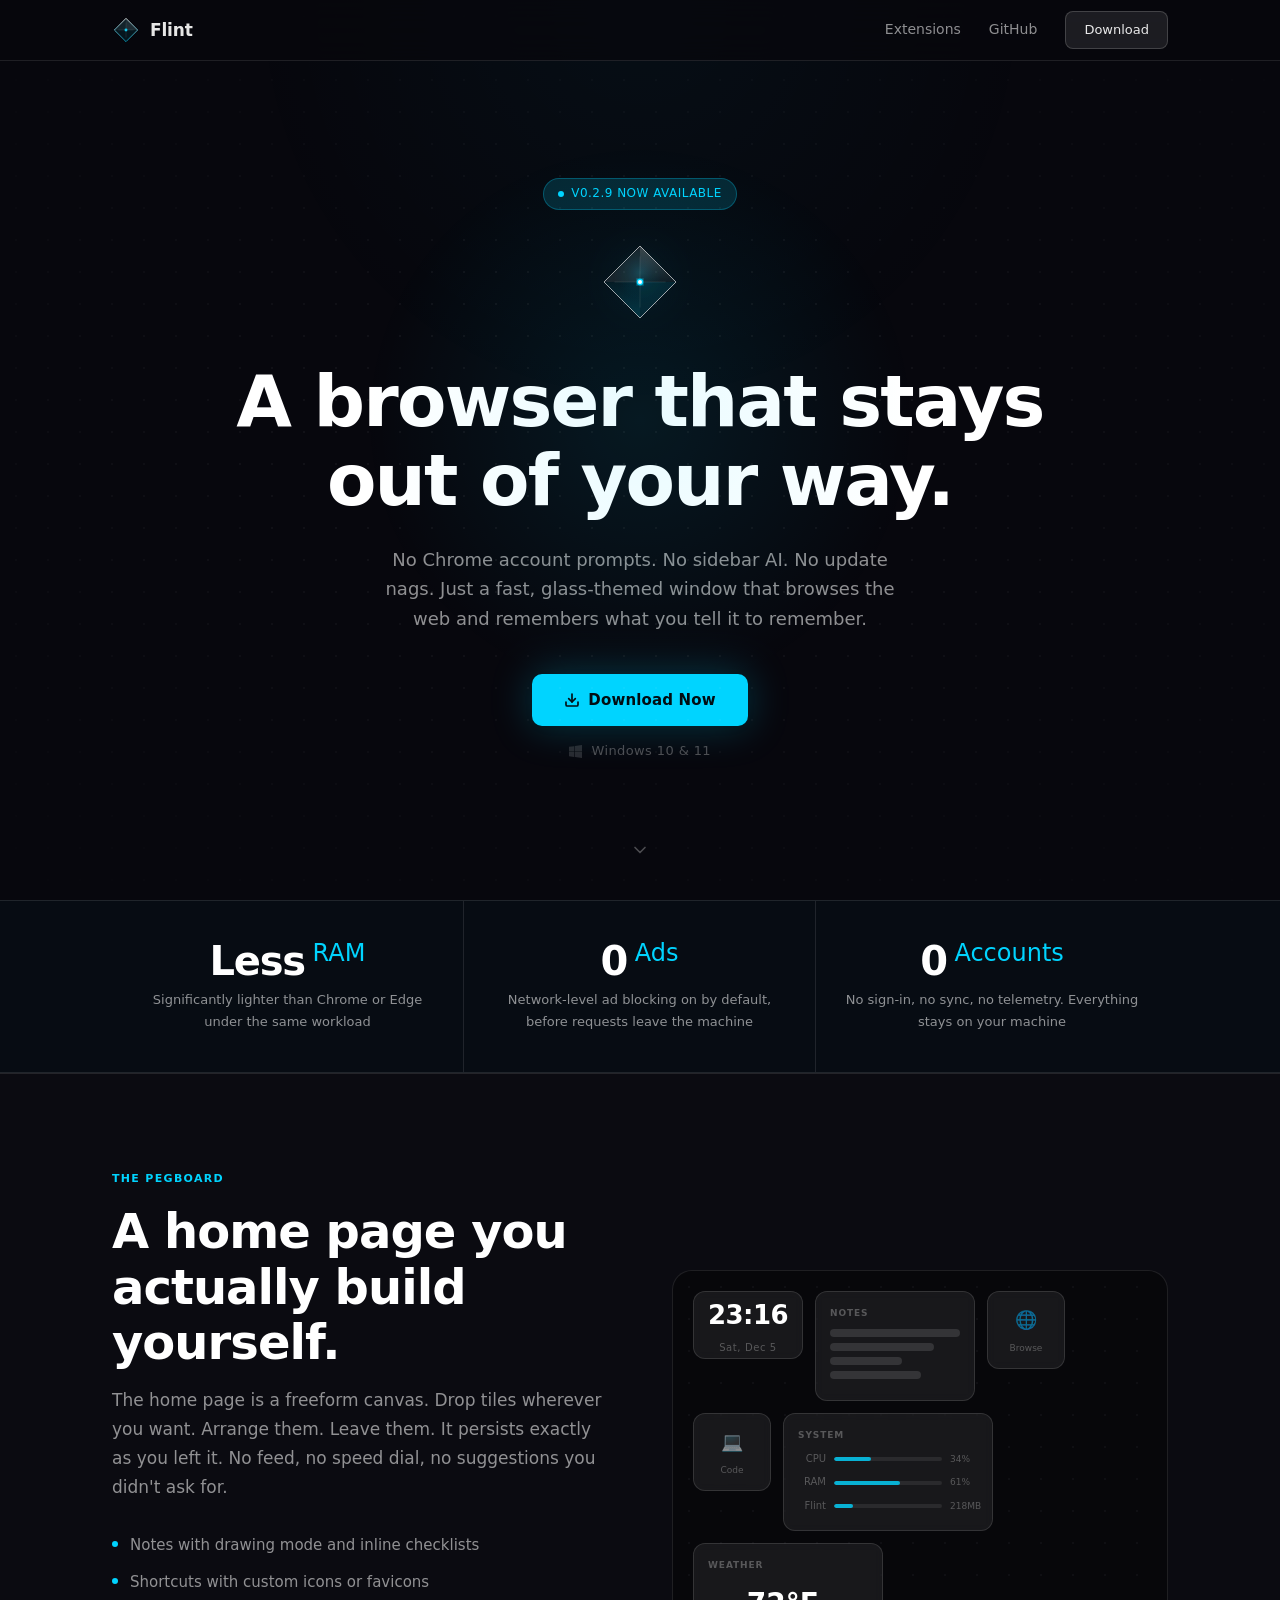
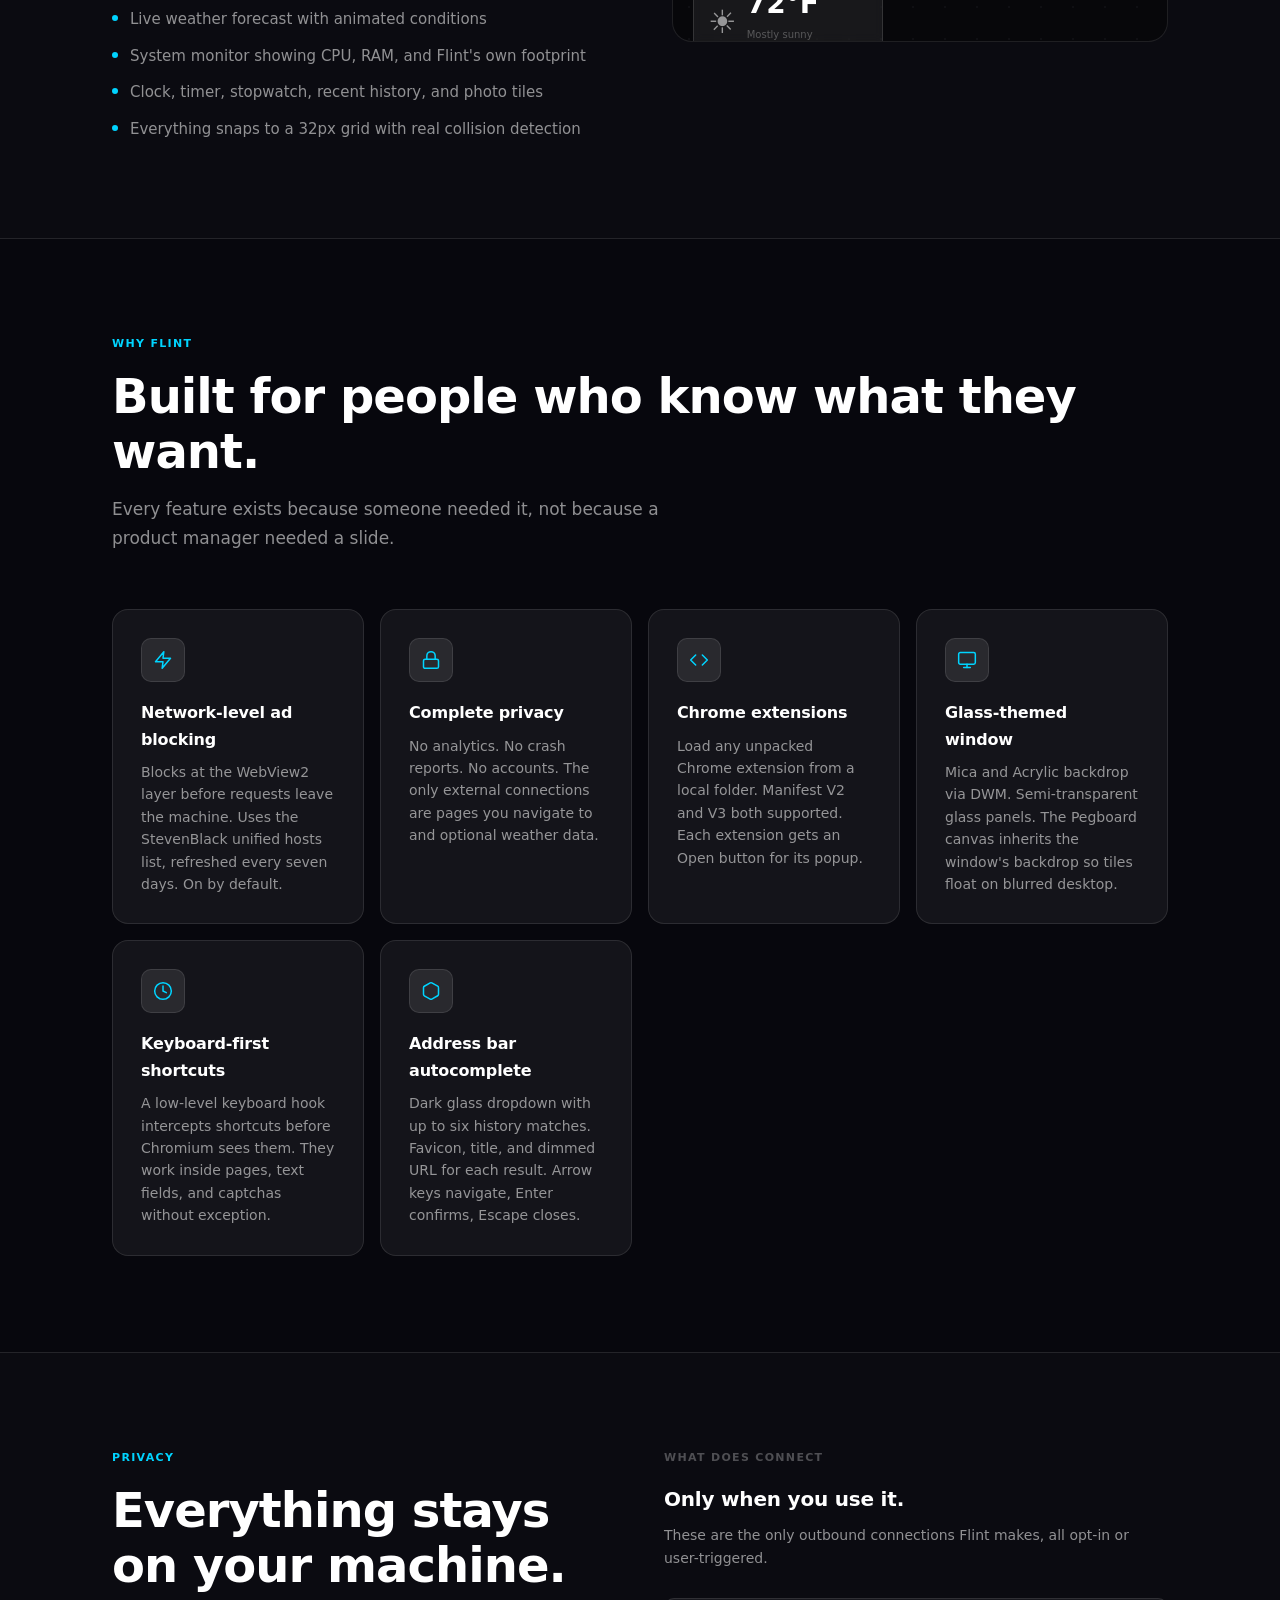
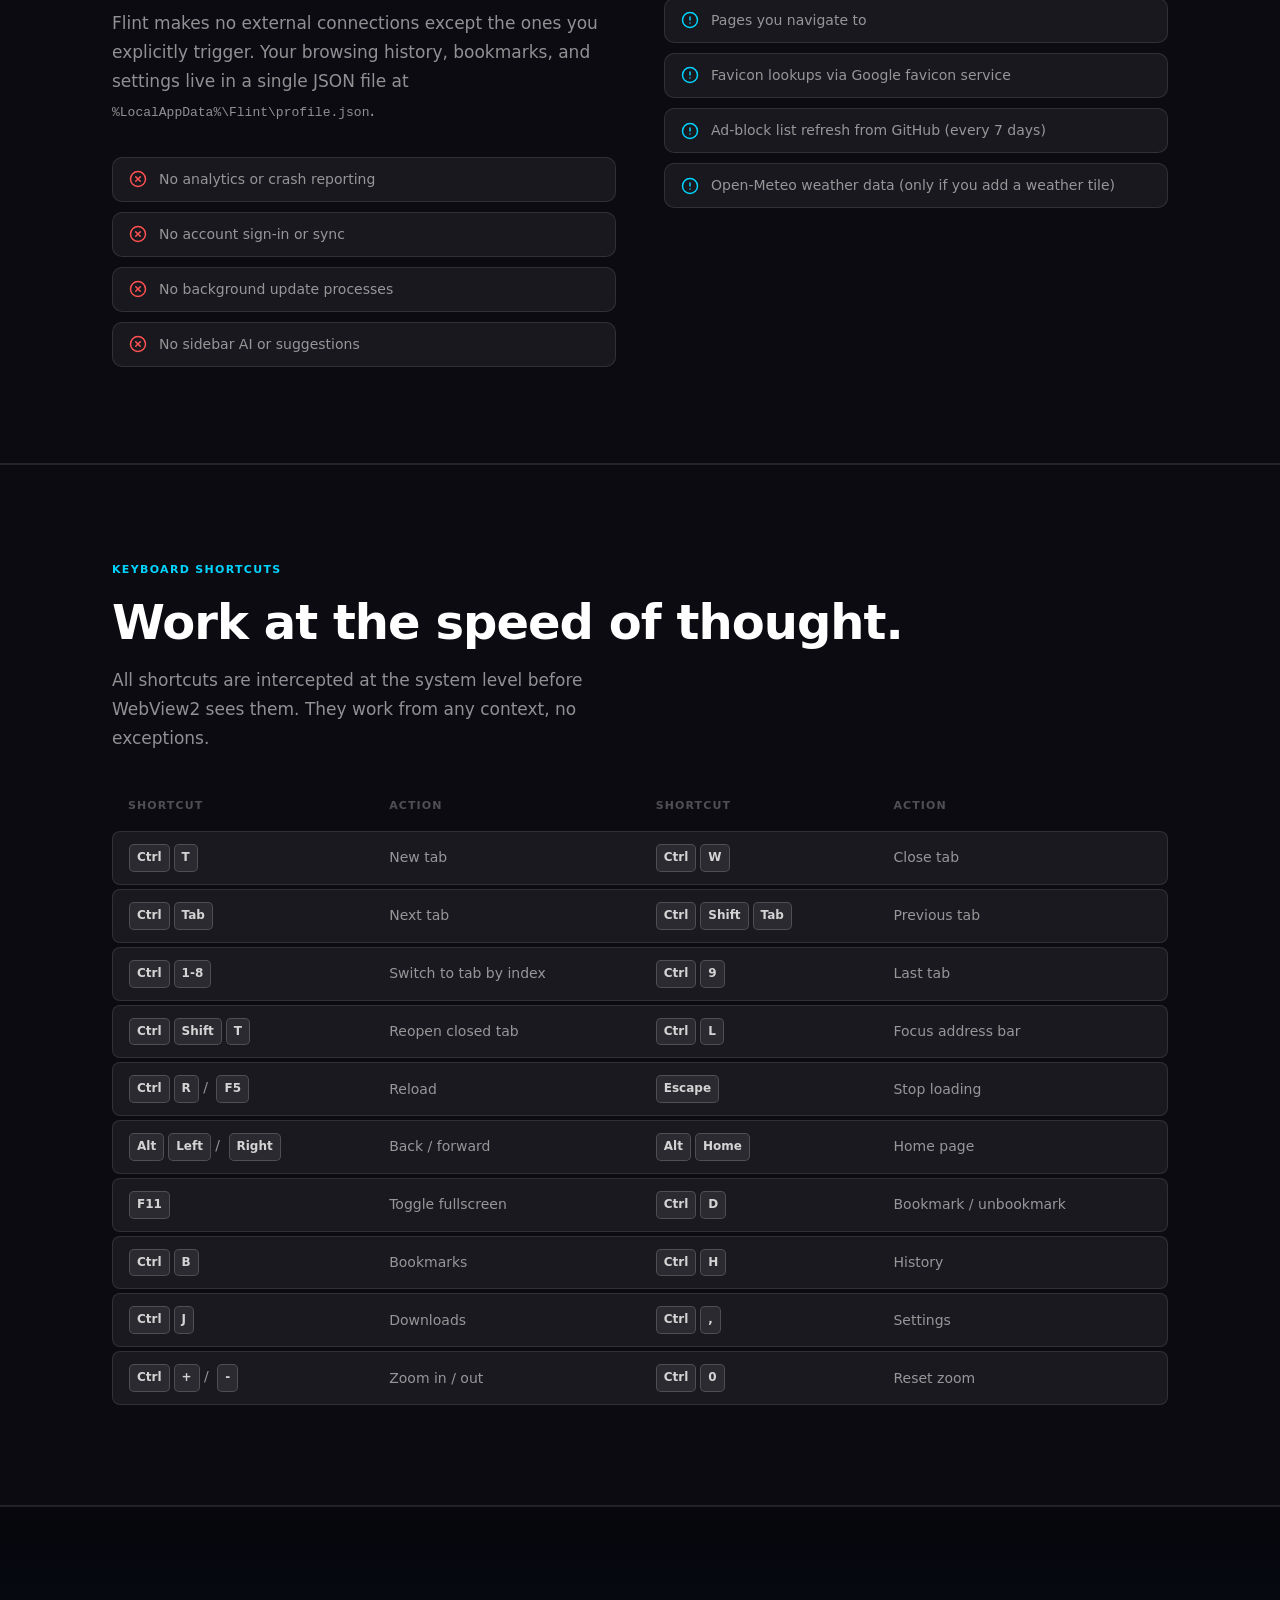
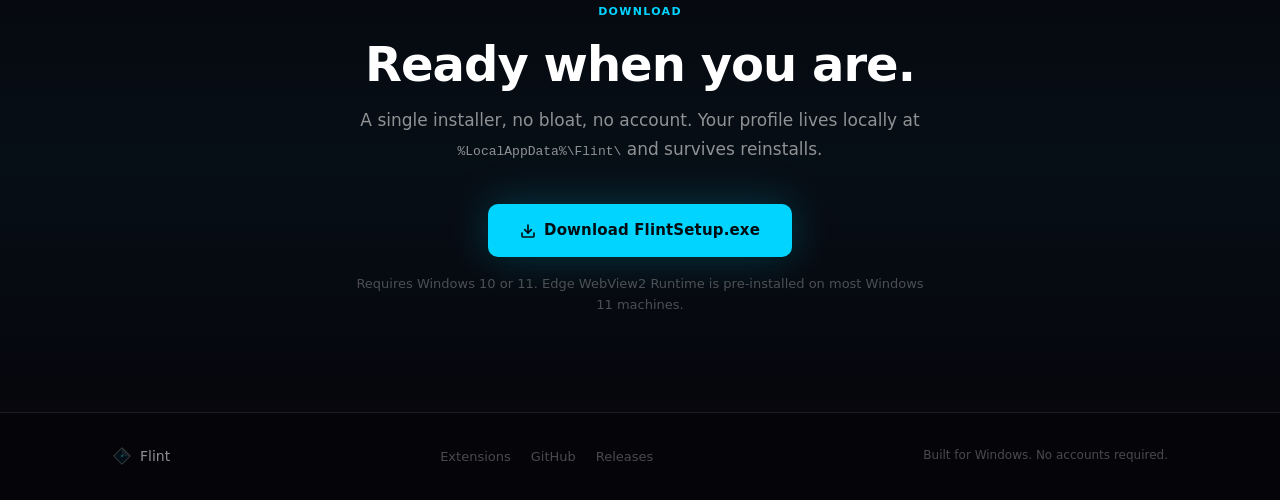
==== web/index.html @ 4196e074 "First iteration slop for Flint website Co-Authored-By: Claude Sonnet 4.6 <noreply@anthropic.com>" ====
<!DOCTYPE html>
<html lang="en">
<head>
  <meta charset="UTF-8">
  <meta name="viewport" content="width=device-width, initial-scale=1.0">
  <meta name="description" content="Flint is a Windows browser that stays out of your way. No account prompts, no AI sidebar, no update nags. Glass-themed, fast, and private.">
  <title>Flint - A browser that stays out of your way</title>
  <link rel="stylesheet" href="style.css">
  <style>
    /* Logo SVG used inline across the page */
  </style>
</head>
<body>

<!-- NAV -->
<nav class="nav">
  <div class="nav-inner">
    <a href="index.html" class="nav-logo">
      <svg class="logo-mark" viewBox="0 0 48 48" fill="none" xmlns="http://www.w3.org/2000/svg" aria-hidden="true">
        <defs>
          <linearGradient id="lg-nav" x1="24" y1="4" x2="24" y2="44" gradientUnits="userSpaceOnUse">
            <stop offset="0%" stop-color="#ffffff" stop-opacity="0.9"/>
            <stop offset="100%" stop-color="#00d4ff" stop-opacity="0.7"/>
          </linearGradient>
        </defs>
        <path d="M24 4 L44 24 L24 44 L4 24 Z" fill="rgba(0,212,255,0.08)" stroke="url(#lg-nav)" stroke-width="1.5"/>
        <path d="M24 4 L44 24 L24 24 Z" fill="rgba(255,255,255,0.10)"/>
        <path d="M24 4 L4 24 L24 24 Z" fill="rgba(255,255,255,0.06)"/>
        <circle cx="24" cy="24" r="2.5" fill="rgba(0,212,255,0.9)"/>
        <line x1="24" y1="11" x2="24" y2="37" stroke="rgba(255,255,255,0.18)" stroke-width="0.75"/>
        <line x1="11" y1="24" x2="37" y2="24" stroke="rgba(255,255,255,0.18)" stroke-width="0.75"/>
      </svg>
      Flint
    </a>
    <div class="nav-links">
      <a href="extensions.html">Extensions</a>
      <a href="https://github.com/sm1else-bot/flint" target="_blank" rel="noopener" class="nav-github">GitHub</a>
      <a href="https://github.com/sm1else-bot/flint/releases/tag/0.2.9" target="_blank" rel="noopener" class="btn-nav">Download</a>
    </div>
  </div>
</nav>


<!-- HERO -->
<section class="hero">
  <div class="hero-grid" aria-hidden="true"></div>
  <div class="hero-glow" aria-hidden="true"></div>

  <div class="hero-badge">v0.2.9 now available</div>

  <div class="hero-logo-wrap">
    <svg class="logo-large" viewBox="0 0 100 100" fill="none" xmlns="http://www.w3.org/2000/svg" aria-label="Flint logo">
      <defs>
        <linearGradient id="lg-hero-top" x1="50" y1="5" x2="50" y2="50" gradientUnits="userSpaceOnUse">
          <stop offset="0%" stop-color="rgba(255,255,255,0.22)"/>
          <stop offset="100%" stop-color="rgba(255,255,255,0.04)"/>
        </linearGradient>
        <linearGradient id="lg-hero-bot" x1="50" y1="95" x2="50" y2="50" gradientUnits="userSpaceOnUse">
          <stop offset="0%" stop-color="rgba(0,212,255,0.18)"/>
          <stop offset="100%" stop-color="rgba(0,212,255,0.04)"/>
        </linearGradient>
        <radialGradient id="rg-hero" cx="50%" cy="40%" r="50%">
          <stop offset="0%" stop-color="rgba(0,212,255,0.18)"/>
          <stop offset="100%" stop-color="transparent"/>
        </radialGradient>
        <filter id="glow-filter">
          <feGaussianBlur stdDeviation="3" result="blur"/>
          <feMerge><feMergeNode in="blur"/><feMergeNode in="SourceGraphic"/></feMerge>
        </filter>
      </defs>
      <!-- Ambient glow -->
      <ellipse cx="50" cy="46" rx="38" ry="38" fill="url(#rg-hero)"/>
      <!-- Top facet (lighter) -->
      <path d="M50 5 L95 50 L50 50 Z" fill="url(#lg-hero-top)"/>
      <path d="M50 5 L5 50 L50 50 Z" fill="rgba(255,255,255,0.08)"/>
      <!-- Bottom facet (cyan tint) -->
      <path d="M50 95 L95 50 L50 50 Z" fill="rgba(0,212,255,0.10)"/>
      <path d="M50 95 L5 50 L50 50 Z" fill="url(#lg-hero-bot)"/>
      <!-- Outer stroke -->
      <path d="M50 5 L95 50 L50 95 L5 50 Z" stroke="rgba(255,255,255,0.65)" stroke-width="1.2"/>
      <!-- Inner crosshair -->
      <line x1="50" y1="18" x2="50" y2="82" stroke="rgba(255,255,255,0.14)" stroke-width="0.8"/>
      <line x1="18" y1="50" x2="82" y2="50" stroke="rgba(255,255,255,0.14)" stroke-width="0.8"/>
      <!-- Center spark -->
      <circle cx="50" cy="50" r="4" fill="#00d4ff" filter="url(#glow-filter)"/>
      <circle cx="50" cy="50" r="2.5" fill="white"/>
    </svg>
  </div>

  <h1>A browser that stays<br>out of your way.</h1>
  <p class="hero-sub">
    No Chrome account prompts. No sidebar AI. No update nags. Just a fast,
    glass-themed window that browses the web and remembers what you tell it to remember.
  </p>

  <div class="hero-actions">
    <a href="https://github.com/sm1else-bot/flint/releases/tag/0.2.9" class="btn-primary" target="_blank" rel="noopener">
      <svg width="16" height="16" viewBox="0 0 24 24" fill="none" stroke="currentColor" stroke-width="2.5" stroke-linecap="round" stroke-linejoin="round" aria-hidden="true">
        <path d="M21 15v4a2 2 0 01-2 2H5a2 2 0 01-2-2v-4"/><polyline points="7 10 12 15 17 10"/><line x1="12" y1="15" x2="12" y2="3"/>
      </svg>
      Download Now
    </a>
    <span class="hero-platform">
      <svg width="13" height="13" viewBox="0 0 24 24" fill="currentColor" aria-hidden="true"><path d="M0 3.449L9.75 2.1v9.451H0m10.949-9.602L24 0v11.4H10.949M0 12.6h9.75v9.451L0 20.699M10.949 12.6H24V24l-12.9-1.801"/></svg>
      Windows 10 &amp; 11
    </span>
  </div>

  <div class="hero-scroll" aria-hidden="true">
    <svg width="20" height="20" viewBox="0 0 24 24" fill="none" stroke="currentColor" stroke-width="2" stroke-linecap="round" stroke-linejoin="round">
      <polyline points="6 9 12 15 18 9"/>
    </svg>
  </div>
</section>


<!-- PERFORMANCE STRIP -->
<div class="stat-strip">
  <div class="stat-strip-inner">
    <div class="stat-item reveal">
      <div class="stat-value">Less<span> RAM</span></div>
      <div class="stat-label">Significantly lighter than Chrome or Edge under the same workload</div>
    </div>
    <div class="stat-item reveal reveal-delay-1">
      <div class="stat-value">0<span> Ads</span></div>
      <div class="stat-label">Network-level ad blocking on by default, before requests leave the machine</div>
    </div>
    <div class="stat-item reveal reveal-delay-2">
      <div class="stat-value">0<span> Accounts</span></div>
      <div class="stat-label">No sign-in, no sync, no telemetry. Everything stays on your machine</div>
    </div>
  </div>
</div>


<!-- PEGBOARD -->
<section class="pegboard-section">
  <div class="pegboard-layout">
    <div class="pegboard-text reveal">
      <div class="section-label">The Pegboard</div>
      <h2 class="section-title">A home page you actually build yourself.</h2>
      <p class="section-sub">
        The home page is a freeform canvas. Drop tiles wherever you want. Arrange them.
        Leave them. It persists exactly as you left it. No feed, no speed dial,
        no suggestions you didn't ask for.
      </p>
      <ul class="pegboard-bullets" style="margin-top:24px">
        <li>Notes with drawing mode and inline checklists</li>
        <li>Shortcuts with custom icons or favicons</li>
        <li>Live weather forecast with animated conditions</li>
        <li>System monitor showing CPU, RAM, and Flint's own footprint</li>
        <li>Clock, timer, stopwatch, recent history, and photo tiles</li>
        <li>Everything snaps to a 32px grid with real collision detection</li>
      </ul>
    </div>

    <div class="pegboard-demo reveal reveal-delay-1" aria-hidden="true">
      <div class="demo-tiles">
        <!-- Clock tile -->
        <div class="demo-tile clock">
          <div class="demo-clock-time" id="demo-clock">--:--</div>
          <div class="demo-clock-date" id="demo-date">Wed, Jun 11</div>
        </div>
        <!-- Note tile -->
        <div class="demo-tile note">
          <div class="demo-tile-title">Notes</div>
          <div class="demo-note-lines">
            <div class="demo-note-line" style="width:100%"></div>
            <div class="demo-note-line" style="width:80%"></div>
            <div class="demo-note-line" style="width:55%"></div>
            <div class="demo-note-line" style="width:70%"></div>
          </div>
        </div>
        <!-- Shortcuts -->
        <div class="demo-tile shortcut">
          <div class="demo-shortcut-icon">&#127760;</div>
          <div class="demo-shortcut-label">Browse</div>
        </div>
        <div class="demo-tile shortcut">
          <div class="demo-shortcut-icon">&#128187;</div>
          <div class="demo-shortcut-label">Code</div>
        </div>
        <!-- System monitor -->
        <div class="demo-tile sysmon">
          <div class="demo-tile-title">System</div>
          <div class="demo-bar-wrap">
            <div class="demo-bar-row">
              <div class="demo-bar-label">CPU</div>
              <div class="demo-bar-track"><div class="demo-bar-fill" style="width:34%"></div></div>
              <div class="demo-bar-val">34%</div>
            </div>
            <div class="demo-bar-row">
              <div class="demo-bar-label">RAM</div>
              <div class="demo-bar-track"><div class="demo-bar-fill" style="width:61%"></div></div>
              <div class="demo-bar-val">61%</div>
            </div>
            <div class="demo-bar-row">
              <div class="demo-bar-label">Flint</div>
              <div class="demo-bar-track"><div class="demo-bar-fill" style="width:18%"></div></div>
              <div class="demo-bar-val">218MB</div>
            </div>
          </div>
        </div>
        <!-- Weather -->
        <div class="demo-tile weather">
          <div class="demo-tile-title">Weather</div>
          <div class="demo-weather-row">
            <div style="font-size:32px;line-height:1">&#9728;</div>
            <div>
              <div class="demo-weather-temp">72&deg;F</div>
              <div class="demo-weather-info">
                <span>Mostly sunny</span>
                <span style="color:rgba(255,255,255,0.2)">New York, NY</span>
              </div>
            </div>
          </div>
        </div>
      </div>
    </div>
  </div>
</section>


<!-- FEATURES -->
<section>
  <div class="section-inner">
    <div class="reveal">
      <div class="section-label">Why Flint</div>
      <h2 class="section-title">Built for people who know what they want.</h2>
      <p class="section-sub">Every feature exists because someone needed it, not because a product manager needed a slide.</p>
    </div>

    <div class="features-grid">
      <div class="feature-card reveal reveal-delay-1">
        <div class="feature-icon">
          <svg viewBox="0 0 24 24"><path d="M13 2L3 14h9l-1 8 10-12h-9l1-8z"/></svg>
        </div>
        <div class="feature-title">Network-level ad blocking</div>
        <div class="feature-desc">Blocks at the WebView2 layer before requests leave the machine. Uses the StevenBlack unified hosts list, refreshed every seven days. On by default.</div>
      </div>

      <div class="feature-card reveal reveal-delay-2">
        <div class="feature-icon">
          <svg viewBox="0 0 24 24"><rect x="3" y="11" width="18" height="11" rx="2" ry="2"/><path d="M7 11V7a5 5 0 0110 0v4"/></svg>
        </div>
        <div class="feature-title">Complete privacy</div>
        <div class="feature-desc">No analytics. No crash reports. No accounts. The only external connections are pages you navigate to and optional weather data.</div>
      </div>

      <div class="feature-card reveal reveal-delay-3">
        <div class="feature-icon">
          <svg viewBox="0 0 24 24"><polyline points="16 18 22 12 16 6"/><polyline points="8 6 2 12 8 18"/></svg>
        </div>
        <div class="feature-title">Chrome extensions</div>
        <div class="feature-desc">Load any unpacked Chrome extension from a local folder. Manifest V2 and V3 both supported. Each extension gets an Open button for its popup.</div>
      </div>

      <div class="feature-card reveal reveal-delay-1">
        <div class="feature-icon">
          <svg viewBox="0 0 24 24"><rect x="2" y="3" width="20" height="14" rx="2"/><line x1="8" y1="21" x2="16" y2="21"/><line x1="12" y1="17" x2="12" y2="21"/></svg>
        </div>
        <div class="feature-title">Glass-themed window</div>
        <div class="feature-desc">Mica and Acrylic backdrop via DWM. Semi-transparent glass panels. The Pegboard canvas inherits the window's backdrop so tiles float on blurred desktop.</div>
      </div>

      <div class="feature-card reveal reveal-delay-2">
        <div class="feature-icon">
          <svg viewBox="0 0 24 24"><circle cx="12" cy="12" r="10"/><polyline points="12 6 12 12 16 14"/></svg>
        </div>
        <div class="feature-title">Keyboard-first shortcuts</div>
        <div class="feature-desc">A low-level keyboard hook intercepts shortcuts before Chromium sees them. They work inside pages, text fields, and captchas without exception.</div>
      </div>

      <div class="feature-card reveal reveal-delay-3">
        <div class="feature-icon">
          <svg viewBox="0 0 24 24"><path d="M21 16V8a2 2 0 00-1-1.73l-7-4a2 2 0 00-2 0l-7 4A2 2 0 003 8v8a2 2 0 001 1.73l7 4a2 2 0 002 0l7-4A2 2 0 0021 16z"/></svg>
        </div>
        <div class="feature-title">Address bar autocomplete</div>
        <div class="feature-desc">Dark glass dropdown with up to six history matches. Favicon, title, and dimmed URL for each result. Arrow keys navigate, Enter confirms, Escape closes.</div>
      </div>
    </div>
  </div>
</section>


<!-- PRIVACY -->
<section style="background:rgba(255,255,255,0.018);border-top:1px solid var(--border);border-bottom:1px solid var(--border)">
  <div class="section-inner">
    <div class="privacy-layout">
      <div class="reveal">
        <div class="section-label">Privacy</div>
        <h2 class="section-title">Everything stays on your machine.</h2>
        <p class="section-sub">
          Flint makes no external connections except the ones you explicitly trigger.
          Your browsing history, bookmarks, and settings live in a single JSON file at
          <code style="font-size:13px;color:var(--text2)">%LocalAppData%\Flint\profile.json</code>.
        </p>

        <ul class="privacy-list" style="margin-top:32px">
          <li>
            <svg class="icon-x" viewBox="0 0 24 24" fill="none" stroke="currentColor" stroke-width="2" stroke-linecap="round"><circle cx="12" cy="12" r="10"/><line x1="15" y1="9" x2="9" y2="15"/><line x1="9" y1="9" x2="15" y2="15"/></svg>
            No analytics or crash reporting
          </li>
          <li>
            <svg class="icon-x" viewBox="0 0 24 24" fill="none" stroke="currentColor" stroke-width="2" stroke-linecap="round"><circle cx="12" cy="12" r="10"/><line x1="15" y1="9" x2="9" y2="15"/><line x1="9" y1="9" x2="15" y2="15"/></svg>
            No account sign-in or sync
          </li>
          <li>
            <svg class="icon-x" viewBox="0 0 24 24" fill="none" stroke="currentColor" stroke-width="2" stroke-linecap="round"><circle cx="12" cy="12" r="10"/><line x1="15" y1="9" x2="9" y2="15"/><line x1="9" y1="9" x2="15" y2="15"/></svg>
            No background update processes
          </li>
          <li>
            <svg class="icon-x" viewBox="0 0 24 24" fill="none" stroke="currentColor" stroke-width="2" stroke-linecap="round"><circle cx="12" cy="12" r="10"/><line x1="15" y1="9" x2="9" y2="15"/><line x1="9" y1="9" x2="15" y2="15"/></svg>
            No sidebar AI or suggestions
          </li>
        </ul>
      </div>

      <div class="reveal reveal-delay-1">
        <div class="section-label" style="color:var(--text3)">What does connect</div>
        <h3 style="font-size:20px;font-weight:600;color:white;margin:16px 0 8px;letter-spacing:-0.01em">Only when you use it.</h3>
        <p style="font-size:14px;color:var(--text2);margin-bottom:24px">These are the only outbound connections Flint makes, all opt-in or user-triggered.</p>

        <ul class="privacy-list">
          <li>
            <svg class="icon-info" viewBox="0 0 24 24" fill="none" stroke="currentColor" stroke-width="2" stroke-linecap="round"><circle cx="12" cy="12" r="10"/><line x1="12" y1="8" x2="12" y2="12"/><line x1="12" y1="16" x2="12.01" y2="16"/></svg>
            Pages you navigate to
          </li>
          <li>
            <svg class="icon-info" viewBox="0 0 24 24" fill="none" stroke="currentColor" stroke-width="2" stroke-linecap="round"><circle cx="12" cy="12" r="10"/><line x1="12" y1="8" x2="12" y2="12"/><line x1="12" y1="16" x2="12.01" y2="16"/></svg>
            Favicon lookups via Google favicon service
          </li>
          <li>
            <svg class="icon-info" viewBox="0 0 24 24" fill="none" stroke="currentColor" stroke-width="2" stroke-linecap="round"><circle cx="12" cy="12" r="10"/><line x1="12" y1="8" x2="12" y2="12"/><line x1="12" y1="16" x2="12.01" y2="16"/></svg>
            Ad-block list refresh from GitHub (every 7 days)
          </li>
          <li>
            <svg class="icon-info" viewBox="0 0 24 24" fill="none" stroke="currentColor" stroke-width="2" stroke-linecap="round"><circle cx="12" cy="12" r="10"/><line x1="12" y1="8" x2="12" y2="12"/><line x1="12" y1="16" x2="12.01" y2="16"/></svg>
            Open-Meteo weather data (only if you add a weather tile)
          </li>
        </ul>
      </div>
    </div>
  </div>
</section>


<!-- KEYBOARD SHORTCUTS -->
<section class="shortcuts-section">
  <div class="section-inner">
    <div class="reveal">
      <div class="section-label">Keyboard Shortcuts</div>
      <h2 class="section-title">Work at the speed of thought.</h2>
      <p class="section-sub">All shortcuts are intercepted at the system level before WebView2 sees them. They work from any context, no exceptions.</p>
    </div>

    <table class="shortcuts-table reveal" style="margin-top:40px">
      <thead>
        <tr>
          <th>Shortcut</th>
          <th>Action</th>
          <th>Shortcut</th>
          <th>Action</th>
        </tr>
      </thead>
      <tbody>
        <tr>
          <td><kbd>Ctrl</kbd><kbd>T</kbd></td><td>New tab</td>
          <td><kbd>Ctrl</kbd><kbd>W</kbd></td><td>Close tab</td>
        </tr>
        <tr>
          <td><kbd>Ctrl</kbd><kbd>Tab</kbd></td><td>Next tab</td>
          <td><kbd>Ctrl</kbd><kbd>Shift</kbd><kbd>Tab</kbd></td><td>Previous tab</td>
        </tr>
        <tr>
          <td><kbd>Ctrl</kbd><kbd>1-8</kbd></td><td>Switch to tab by index</td>
          <td><kbd>Ctrl</kbd><kbd>9</kbd></td><td>Last tab</td>
        </tr>
        <tr>
          <td><kbd>Ctrl</kbd><kbd>Shift</kbd><kbd>T</kbd></td><td>Reopen closed tab</td>
          <td><kbd>Ctrl</kbd><kbd>L</kbd></td><td>Focus address bar</td>
        </tr>
        <tr>
          <td><kbd>Ctrl</kbd><kbd>R</kbd> / <kbd>F5</kbd></td><td>Reload</td>
          <td><kbd>Escape</kbd></td><td>Stop loading</td>
        </tr>
        <tr>
          <td><kbd>Alt</kbd><kbd>Left</kbd> / <kbd>Right</kbd></td><td>Back / forward</td>
          <td><kbd>Alt</kbd><kbd>Home</kbd></td><td>Home page</td>
        </tr>
        <tr>
          <td><kbd>F11</kbd></td><td>Toggle fullscreen</td>
          <td><kbd>Ctrl</kbd><kbd>D</kbd></td><td>Bookmark / unbookmark</td>
        </tr>
        <tr>
          <td><kbd>Ctrl</kbd><kbd>B</kbd></td><td>Bookmarks</td>
          <td><kbd>Ctrl</kbd><kbd>H</kbd></td><td>History</td>
        </tr>
        <tr>
          <td><kbd>Ctrl</kbd><kbd>J</kbd></td><td>Downloads</td>
          <td><kbd>Ctrl</kbd><kbd>,</kbd></td><td>Settings</td>
        </tr>
        <tr>
          <td><kbd>Ctrl</kbd><kbd>+</kbd> / <kbd>-</kbd></td><td>Zoom in / out</td>
          <td><kbd>Ctrl</kbd><kbd>0</kbd></td><td>Reset zoom</td>
        </tr>
      </tbody>
    </table>
  </div>
</section>


<!-- DOWNLOAD CTA -->
<section class="download-section">
  <div class="download-inner">
    <div class="reveal">
      <div class="section-label">Download</div>
      <h2 class="section-title">Ready when you are.</h2>
      <p class="section-sub">
        A single installer, no bloat, no account. Your profile lives locally at
        <code style="font-size:13px;color:var(--text2)">%LocalAppData%\Flint\</code>
        and survives reinstalls.
      </p>
      <a href="https://github.com/sm1else-bot/flint/releases/tag/0.2.9" class="btn-primary" target="_blank" rel="noopener" style="display:inline-flex;margin:0 auto">
        <svg width="16" height="16" viewBox="0 0 24 24" fill="none" stroke="currentColor" stroke-width="2.5" stroke-linecap="round" stroke-linejoin="round" aria-hidden="true">
          <path d="M21 15v4a2 2 0 01-2 2H5a2 2 0 01-2-2v-4"/><polyline points="7 10 12 15 17 10"/><line x1="12" y1="15" x2="12" y2="3"/>
        </svg>
        Download FlintSetup.exe
      </a>
      <p class="download-req">Requires Windows 10 or 11. Edge WebView2 Runtime is pre-installed on most Windows 11 machines.</p>
    </div>
  </div>
</section>


<!-- FOOTER -->
<footer>
  <div class="footer-inner">
    <a href="index.html" class="footer-logo">
      <svg class="logo-mark" viewBox="0 0 48 48" fill="none" xmlns="http://www.w3.org/2000/svg" aria-hidden="true">
        <path d="M24 4 L44 24 L24 44 L4 24 Z" fill="rgba(0,212,255,0.06)" stroke="rgba(255,255,255,0.4)" stroke-width="1.5"/>
        <path d="M24 4 L44 24 L24 24 Z" fill="rgba(255,255,255,0.07)"/>
        <circle cx="24" cy="24" r="2" fill="rgba(0,212,255,0.7)"/>
      </svg>
      Flint
    </a>
    <div class="footer-links">
      <a href="extensions.html">Extensions</a>
      <a href="https://github.com/sm1else-bot/flint" target="_blank" rel="noopener">GitHub</a>
      <a href="https://github.com/sm1else-bot/flint/releases" target="_blank" rel="noopener">Releases</a>
    </div>
    <div class="footer-copy">Built for Windows. No accounts required.</div>
  </div>
</footer>


<script>
  // Live clock for demo tile
  function updateDemoClock() {
    const el = document.getElementById('demo-clock');
    const ed = document.getElementById('demo-date');
    if (!el) return;
    const now = new Date();
    const h = String(now.getHours()).padStart(2,'0');
    const m = String(now.getMinutes()).padStart(2,'0');
    el.textContent = h + ':' + m;
    const days = ['Sun','Mon','Tue','Wed','Thu','Fri','Sat'];
    const months = ['Jan','Feb','Mar','Apr','May','Jun','Jul','Aug','Sep','Oct','Nov','Dec'];
    ed.textContent = days[now.getDay()] + ', ' + months[now.getMonth()] + ' ' + now.getDate();
  }
  updateDemoClock();
  setInterval(updateDemoClock, 10000);

  // Scroll reveal
  const revealEls = document.querySelectorAll('.reveal');
  const observer = new IntersectionObserver((entries) => {
    entries.forEach(e => {
      if (e.isIntersecting) {
        e.target.classList.add('visible');
        observer.unobserve(e.target);
      }
    });
  }, { threshold: 0.12 });
  revealEls.forEach(el => observer.observe(el));
</script>

</body>
</html>
---- web/style.css ----
/* === Flint Website === */

*, *::before, *::after { box-sizing: border-box; margin: 0; padding: 0; }

:root {
  --bg:             #07070d;
  --bg2:            #0d0d18;
  --glass:          rgba(255,255,255,0.055);
  --glass2:         rgba(255,255,255,0.09);
  --border:         rgba(255,255,255,0.10);
  --border2:        rgba(255,255,255,0.17);
  --text:           rgba(255,255,255,0.90);
  --text2:          rgba(255,255,255,0.55);
  --text3:          rgba(255,255,255,0.28);
  --cyan:           #00d4ff;
  --cyan-dim:       rgba(0,212,255,0.15);
  --cyan-glow:      rgba(0,212,255,0.22);
  --radius:         16px;
  --radius-sm:      10px;
  --font:           system-ui,-apple-system,"Segoe UI",Helvetica,Arial,sans-serif;
  --max:            1120px;
}

html { scroll-behavior: smooth; color-scheme: dark; }

body {
  background: var(--bg);
  color: var(--text);
  font-family: var(--font);
  font-size: 16px;
  line-height: 1.65;
  -webkit-font-smoothing: antialiased;
  overflow-x: hidden;
}

/* Background ambient glow layer */
body::after {
  content: '';
  position: fixed;
  top: -20vh;
  left: 50%;
  transform: translateX(-50%);
  width: 800px;
  height: 600px;
  background: radial-gradient(ellipse at 50% 30%, rgba(0,212,255,0.04) 0%, transparent 70%);
  pointer-events: none;
  z-index: 0;
}

/* === NAV === */
.nav {
  position: fixed;
  top: 0;
  left: 0;
  right: 0;
  z-index: 100;
  background: rgba(7,7,13,0.75);
  backdrop-filter: blur(20px);
  -webkit-backdrop-filter: blur(20px);
  border-bottom: 1px solid var(--border);
}
.nav-inner {
  max-width: var(--max);
  margin: 0 auto;
  padding: 0 32px;
  height: 60px;
  display: flex;
  align-items: center;
  justify-content: space-between;
}
.nav-logo {
  display: flex;
  align-items: center;
  gap: 10px;
  text-decoration: none;
  color: var(--text);
  font-size: 17px;
  font-weight: 600;
  letter-spacing: -0.01em;
}
.nav-logo:hover { color: white; }
.nav-logo .logo-mark { width: 28px; height: 28px; }
.nav-links {
  display: flex;
  align-items: center;
  gap: 28px;
}
.nav-links a {
  color: var(--text2);
  text-decoration: none;
  font-size: 14px;
  transition: color 150ms;
}
.nav-links a:hover { color: var(--text); }
.nav-links .btn-nav {
  padding: 7px 18px;
  background: var(--glass2);
  border: 1px solid var(--border2);
  border-radius: 8px;
  color: var(--text);
  font-size: 13px;
  font-weight: 500;
  transition: background 150ms, border-color 150ms;
}
.nav-links .btn-nav:hover {
  background: rgba(255,255,255,0.13);
  border-color: rgba(255,255,255,0.28);
  color: white;
}

/* === HERO === */
.hero {
  position: relative;
  min-height: 100vh;
  display: flex;
  flex-direction: column;
  align-items: center;
  justify-content: center;
  text-align: center;
  padding: 120px 32px 80px;
  overflow: hidden;
}
.hero-glow {
  position: absolute;
  top: 50%;
  left: 50%;
  transform: translate(-50%, -55%);
  width: 600px;
  height: 600px;
  background: radial-gradient(ellipse, rgba(0,212,255,0.09) 0%, transparent 65%);
  pointer-events: none;
}
.hero-grid {
  position: absolute;
  inset: 0;
  background-image: radial-gradient(circle, rgba(255,255,255,0.045) 1px, transparent 1px);
  background-size: 32px 32px;
  pointer-events: none;
  mask-image: radial-gradient(ellipse 80% 70% at 50% 50%, black 30%, transparent 100%);
  -webkit-mask-image: radial-gradient(ellipse 80% 70% at 50% 50%, black 30%, transparent 100%);
}
.hero-badge {
  display: inline-flex;
  align-items: center;
  gap: 7px;
  padding: 5px 14px;
  background: var(--cyan-dim);
  border: 1px solid rgba(0,212,255,0.28);
  border-radius: 999px;
  font-size: 12px;
  font-weight: 500;
  color: var(--cyan);
  letter-spacing: 0.04em;
  text-transform: uppercase;
  margin-bottom: 32px;
  position: relative;
}
.hero-badge::before {
  content: '';
  display: inline-block;
  width: 6px;
  height: 6px;
  background: var(--cyan);
  border-radius: 50%;
  animation: pulse 2s ease-in-out infinite;
}
@keyframes pulse {
  0%, 100% { opacity: 1; }
  50% { opacity: 0.3; }
}
.hero-logo-wrap {
  margin-bottom: 32px;
  position: relative;
}
.hero-logo-wrap .logo-large {
  width: 80px;
  height: 80px;
  filter: drop-shadow(0 0 24px rgba(0,212,255,0.3));
}
.hero h1 {
  font-size: clamp(42px, 6vw, 72px);
  font-weight: 700;
  line-height: 1.1;
  letter-spacing: -0.025em;
  margin-bottom: 24px;
  color: white;
}
.hero-sub {
  font-size: 18px;
  color: var(--text2);
  max-width: 540px;
  line-height: 1.65;
  margin-bottom: 40px;
}
.hero-actions {
  display: flex;
  flex-direction: column;
  align-items: center;
  gap: 14px;
}
.btn-primary {
  display: inline-flex;
  align-items: center;
  gap: 8px;
  padding: 14px 32px;
  background: var(--cyan);
  color: #020d12;
  text-decoration: none;
  font-size: 15px;
  font-weight: 700;
  border-radius: 10px;
  letter-spacing: 0.01em;
  transition: all 150ms;
  box-shadow: 0 0 40px rgba(0,212,255,0.25), 0 4px 16px rgba(0,0,0,0.4);
}
.btn-primary:hover {
  background: #33deff;
  box-shadow: 0 0 60px rgba(0,212,255,0.40), 0 4px 24px rgba(0,0,0,0.4);
  transform: translateY(-1px);
}
.hero-platform {
  font-size: 13px;
  color: var(--text3);
  letter-spacing: 0.03em;
}
.hero-platform svg {
  display: inline-block;
  vertical-align: middle;
  margin-right: 5px;
  opacity: 0.5;
}
.hero-scroll {
  position: absolute;
  bottom: 32px;
  left: 50%;
  transform: translateX(-50%);
  color: var(--text3);
  animation: bounce 2.5s ease-in-out infinite;
}
@keyframes bounce {
  0%, 100% { transform: translateX(-50%) translateY(0); }
  50% { transform: translateX(-50%) translateY(6px); }
}

/* === SECTION BASE === */
section {
  position: relative;
  z-index: 1;
}
.section-inner {
  max-width: var(--max);
  margin: 0 auto;
  padding: 96px 32px;
}
.section-label {
  font-size: 11px;
  font-weight: 700;
  letter-spacing: 0.12em;
  text-transform: uppercase;
  color: var(--cyan);
  margin-bottom: 16px;
}
.section-title {
  font-size: clamp(30px, 4vw, 48px);
  font-weight: 700;
  letter-spacing: -0.02em;
  line-height: 1.15;
  color: white;
  margin-bottom: 16px;
}
.section-sub {
  font-size: 17px;
  color: var(--text2);
  max-width: 560px;
  line-height: 1.7;
}
.separator {
  border: none;
  border-top: 1px solid var(--border);
  max-width: var(--max);
  margin: 0 auto;
}

/* === PEGBOARD === */
.pegboard-section {
  background: rgba(255,255,255,0.018);
  border-top: 1px solid var(--border);
  border-bottom: 1px solid var(--border);
}
.pegboard-layout {
  display: grid;
  grid-template-columns: 1fr 1fr;
  gap: 64px;
  align-items: center;
  padding: 96px 32px;
  max-width: var(--max);
  margin: 0 auto;
}
.pegboard-text .section-sub {
  margin-bottom: 32px;
}
.pegboard-bullets {
  list-style: none;
  display: flex;
  flex-direction: column;
  gap: 12px;
}
.pegboard-bullets li {
  display: flex;
  align-items: flex-start;
  gap: 12px;
  font-size: 15px;
  color: var(--text2);
}
.pegboard-bullets li::before {
  content: '';
  flex-shrink: 0;
  width: 6px;
  height: 6px;
  background: var(--cyan);
  border-radius: 50%;
  margin-top: 8px;
}
.pegboard-demo {
  position: relative;
  border-radius: 20px;
  overflow: hidden;
  background: rgba(0,0,0,0.4);
  border: 1px solid var(--border);
  aspect-ratio: 4/3;
  background-image: radial-gradient(circle, rgba(255,255,255,0.04) 1px, transparent 1px);
  background-size: 32px 32px;
}
.demo-tiles {
  position: absolute;
  inset: 0;
  padding: 20px;
  display: flex;
  flex-wrap: wrap;
  gap: 12px;
  align-content: flex-start;
}
.demo-tile {
  background: rgba(255,255,255,0.07);
  border: 1px solid rgba(255,255,255,0.12);
  border-radius: 12px;
  backdrop-filter: blur(5px);
  -webkit-backdrop-filter: blur(5px);
  padding: 14px;
  font-size: 12px;
  color: var(--text2);
}
.demo-tile.note { width: 160px; height: 110px; }
.demo-tile.clock { width: 110px; height: 68px; display: flex; flex-direction: column; justify-content: center; align-items: center; gap: 3px; }
.demo-tile.shortcut { width: 78px; height: 78px; display: flex; flex-direction: column; align-items: center; justify-content: center; gap: 6px; }
.demo-tile.weather { width: 190px; height: 120px; }
.demo-tile.sysmon { width: 210px; height: 118px; }
.demo-clock-time { font-size: 26px; font-weight: 700; color: white; letter-spacing: -0.02em; font-variant-numeric: tabular-nums; }
.demo-clock-date { font-size: 10px; color: var(--text3); letter-spacing: 0.06em; }
.demo-tile-title { font-size: 9px; font-weight: 700; text-transform: uppercase; letter-spacing: 0.1em; color: var(--text3); margin-bottom: 8px; }
.demo-note-lines { display: flex; flex-direction: column; gap: 6px; }
.demo-note-line { height: 8px; background: rgba(255,255,255,0.12); border-radius: 4px; }
.demo-note-line:nth-child(2) { width: 75%; }
.demo-note-line:nth-child(3) { width: 50%; }
.demo-shortcut-icon { font-size: 18px; }
.demo-shortcut-label { font-size: 9px; color: var(--text3); }
.demo-bar-wrap { display: flex; flex-direction: column; gap: 7px; }
.demo-bar-row { display: flex; align-items: center; gap: 8px; font-size: 10px; color: var(--text3); }
.demo-bar-label { width: 28px; text-align: right; }
.demo-bar-track { flex: 1; height: 4px; background: rgba(255,255,255,0.08); border-radius: 2px; overflow: hidden; }
.demo-bar-fill { height: 100%; background: var(--cyan); border-radius: 2px; opacity: 0.8; }
.demo-bar-val { width: 28px; font-size: 9px; }
.demo-weather-row { display: flex; align-items: center; gap: 10px; }
.demo-weather-temp { font-size: 28px; font-weight: 700; color: white; }
.demo-weather-info { display: flex; flex-direction: column; font-size: 10px; color: var(--text3); gap: 2px; }

/* === FEATURE GRID === */
.features-grid {
  display: grid;
  grid-template-columns: repeat(auto-fit, minmax(240px, 1fr));
  gap: 16px;
  margin-top: 56px;
}
.feature-card {
  background: var(--glass);
  border: 1px solid var(--border);
  border-radius: var(--radius);
  padding: 28px;
  transition: border-color 200ms, background 200ms;
  position: relative;
  overflow: hidden;
}
.feature-card::before {
  content: '';
  position: absolute;
  top: 0;
  left: 0;
  right: 0;
  height: 1px;
  background: linear-gradient(90deg, transparent, rgba(255,255,255,0.15), transparent);
  opacity: 0;
  transition: opacity 200ms;
}
.feature-card:hover { border-color: rgba(255,255,255,0.18); background: var(--glass2); }
.feature-card:hover::before { opacity: 1; }
.feature-icon {
  width: 44px;
  height: 44px;
  background: var(--glass2);
  border: 1px solid var(--border);
  border-radius: 10px;
  display: flex;
  align-items: center;
  justify-content: center;
  margin-bottom: 18px;
}
.feature-icon svg {
  width: 20px;
  height: 20px;
  stroke: var(--cyan);
  fill: none;
  stroke-width: 1.8;
  stroke-linecap: round;
  stroke-linejoin: round;
}
.feature-title {
  font-size: 16px;
  font-weight: 600;
  color: white;
  margin-bottom: 8px;
  letter-spacing: -0.01em;
}
.feature-desc {
  font-size: 14px;
  color: var(--text2);
  line-height: 1.6;
}

/* === PERFORMANCE STAT STRIP === */
.stat-strip {
  border-top: 1px solid var(--border);
  border-bottom: 1px solid var(--border);
  background: rgba(0,212,255,0.025);
}
.stat-strip-inner {
  max-width: var(--max);
  margin: 0 auto;
  padding: 0 32px;
  display: grid;
  grid-template-columns: repeat(3, 1fr);
}
.stat-item {
  padding: 40px 24px;
  text-align: center;
  border-right: 1px solid var(--border);
}
.stat-item:last-child { border-right: none; }
.stat-value {
  font-size: 40px;
  font-weight: 700;
  letter-spacing: -0.03em;
  color: white;
  line-height: 1;
  margin-bottom: 8px;
}
.stat-value span {
  color: var(--cyan);
  font-size: 24px;
  font-weight: 500;
  vertical-align: super;
  letter-spacing: 0;
}
.stat-label {
  font-size: 13px;
  color: var(--text2);
}

/* === PRIVACY === */
.privacy-layout {
  display: grid;
  grid-template-columns: 1fr 1fr;
  gap: 48px;
}
.privacy-list { list-style: none; display: flex; flex-direction: column; gap: 10px; margin-top: 28px; }
.privacy-list li {
  display: flex;
  align-items: center;
  gap: 12px;
  font-size: 14px;
  color: var(--text2);
  padding: 10px 16px;
  background: var(--glass);
  border: 1px solid var(--border);
  border-radius: var(--radius-sm);
}
.privacy-list li .icon-check {
  width: 18px;
  height: 18px;
  flex-shrink: 0;
  color: #00e676;
}
.privacy-list li .icon-x {
  width: 18px;
  height: 18px;
  flex-shrink: 0;
  color: #ff5252;
}
.privacy-list li .icon-info {
  width: 18px;
  height: 18px;
  flex-shrink: 0;
  color: var(--cyan);
}

/* === SHORTCUTS === */
.shortcuts-section { background: rgba(255,255,255,0.018); border-top: 1px solid var(--border); border-bottom: 1px solid var(--border); }
.shortcuts-table {
  width: 100%;
  border-collapse: separate;
  border-spacing: 0 4px;
  margin-top: 40px;
}
.shortcuts-table thead th {
  font-size: 11px;
  font-weight: 700;
  letter-spacing: 0.10em;
  text-transform: uppercase;
  color: var(--text3);
  padding: 0 16px 12px;
  text-align: left;
}
.shortcuts-table tbody tr {
  background: var(--glass);
  border-radius: 8px;
  transition: background 150ms;
}
.shortcuts-table tbody tr:hover { background: var(--glass2); }
.shortcuts-table td {
  padding: 12px 16px;
  font-size: 14px;
  color: var(--text2);
  border-top: 1px solid var(--border);
  border-bottom: 1px solid var(--border);
}
.shortcuts-table td:first-child {
  border-left: 1px solid var(--border);
  border-radius: 8px 0 0 8px;
}
.shortcuts-table td:last-child {
  border-right: 1px solid var(--border);
  border-radius: 0 8px 8px 0;
}
kbd {
  display: inline-flex;
  align-items: center;
  gap: 2px;
  padding: 3px 7px;
  background: rgba(255,255,255,0.08);
  border: 1px solid var(--border2);
  border-radius: 5px;
  font-family: var(--font);
  font-size: 12px;
  font-weight: 600;
  color: rgba(255,255,255,0.8);
  white-space: nowrap;
}
kbd + kbd { margin-left: 4px; }

/* === DOWNLOAD CTA === */
.download-section {
  background: linear-gradient(180deg, transparent, rgba(0,212,255,0.04) 50%, transparent);
  border-top: 1px solid var(--border);
}
.download-inner {
  text-align: center;
  max-width: 640px;
  margin: 0 auto;
  padding: 96px 32px;
}
.download-inner .section-title { margin-bottom: 14px; }
.download-inner .section-sub { margin: 0 auto 40px; }
.download-req {
  font-size: 13px;
  color: var(--text3);
  margin-top: 16px;
}

/* === FOOTER === */
footer {
  border-top: 1px solid var(--border);
  background: rgba(0,0,0,0.3);
}
.footer-inner {
  max-width: var(--max);
  margin: 0 auto;
  padding: 32px 32px;
  display: flex;
  align-items: center;
  justify-content: space-between;
  gap: 24px;
}
.footer-logo { display: flex; align-items: center; gap: 8px; text-decoration: none; color: var(--text2); font-size: 14px; }
.footer-logo .logo-mark { width: 20px; height: 20px; }
.footer-logo:hover { color: var(--text); }
.footer-links { display: flex; gap: 20px; }
.footer-links a { font-size: 13px; color: var(--text3); text-decoration: none; transition: color 150ms; }
.footer-links a:hover { color: var(--text2); }
.footer-copy { font-size: 12px; color: var(--text3); }

/* === EXTENSIONS PAGE === */
.ext-hero {
  padding: 140px 32px 72px;
  text-align: center;
}
.ext-hero .section-title { margin-bottom: 14px; }
.ext-hero .section-sub { margin: 0 auto; max-width: 480px; }
.ext-install-note {
  max-width: var(--max);
  margin: 0 auto;
  padding: 0 32px 64px;
}
.install-card {
  background: var(--glass);
  border: 1px solid var(--border);
  border-radius: var(--radius);
  padding: 28px 32px;
  display: flex;
  align-items: flex-start;
  gap: 20px;
}
.install-icon {
  flex-shrink: 0;
  width: 40px;
  height: 40px;
  background: var(--cyan-dim);
  border: 1px solid rgba(0,212,255,0.2);
  border-radius: 10px;
  display: flex;
  align-items: center;
  justify-content: center;
}
.install-icon svg { width: 18px; height: 18px; stroke: var(--cyan); fill: none; stroke-width: 1.8; stroke-linecap: round; stroke-linejoin: round; }
.install-title { font-size: 15px; font-weight: 600; color: white; margin-bottom: 6px; }
.install-desc { font-size: 14px; color: var(--text2); line-height: 1.6; }
.install-steps { list-style: none; margin-top: 12px; display: flex; flex-direction: column; gap: 6px; }
.install-steps li { font-size: 13px; color: var(--text2); padding-left: 16px; position: relative; }
.install-steps li::before { content: counter(step); counter-increment: step; position: absolute; left: 0; color: var(--cyan); font-weight: 600; font-size: 12px; }
.install-steps { counter-reset: step; }
.ext-grid-wrap { max-width: var(--max); margin: 0 auto; padding: 0 32px 96px; }
.ext-grid-title { font-size: 13px; font-weight: 700; letter-spacing: 0.08em; text-transform: uppercase; color: var(--text3); margin-bottom: 24px; }
.ext-grid {
  display: grid;
  grid-template-columns: repeat(auto-fill, minmax(320px, 1fr));
  gap: 16px;
}
.ext-card {
  background: var(--glass);
  border: 1px solid var(--border);
  border-radius: var(--radius);
  padding: 24px;
  display: flex;
  flex-direction: column;
  gap: 0;
  transition: border-color 200ms, background 200ms, transform 150ms;
  text-decoration: none;
  color: inherit;
}
.ext-card:hover { border-color: var(--border2); background: var(--glass2); transform: translateY(-2px); }
.ext-card-head { display: flex; align-items: flex-start; justify-content: space-between; margin-bottom: 12px; }
.ext-icon-wrap {
  width: 44px;
  height: 44px;
  border-radius: 10px;
  background: var(--glass2);
  border: 1px solid var(--border);
  display: flex;
  align-items: center;
  justify-content: center;
}
.ext-icon-wrap svg { width: 22px; height: 22px; stroke: var(--text2); fill: none; stroke-width: 1.7; stroke-linecap: round; stroke-linejoin: round; }
.ext-badge {
  font-size: 11px;
  font-weight: 600;
  letter-spacing: 0.05em;
  padding: 3px 9px;
  border-radius: 999px;
  background: var(--glass2);
  border: 1px solid var(--border);
  color: var(--text3);
}
.ext-name { font-size: 17px; font-weight: 600; color: white; letter-spacing: -0.01em; margin-bottom: 6px; }
.ext-desc { font-size: 14px; color: var(--text2); line-height: 1.6; flex: 1; }
.ext-footer { display: flex; align-items: center; justify-content: space-between; margin-top: 20px; padding-top: 16px; border-top: 1px solid var(--border); }
.ext-source { font-size: 12px; color: var(--text3); display: flex; align-items: center; gap: 6px; }
.ext-source svg { width: 13px; height: 13px; stroke: currentColor; fill: none; stroke-width: 2; stroke-linecap: round; stroke-linejoin: round; }
.ext-link { font-size: 12px; font-weight: 600; color: var(--cyan); display: flex; align-items: center; gap: 5px; }
.ext-link svg { width: 12px; height: 12px; stroke: currentColor; fill: none; stroke-width: 2.5; stroke-linecap: round; stroke-linejoin: round; }

/* === SCROLL REVEAL === */
.reveal { opacity: 0; transform: translateY(24px); transition: opacity 600ms cubic-bezier(0.22,1,0.36,1), transform 600ms cubic-bezier(0.22,1,0.36,1); }
.reveal.visible { opacity: 1; transform: none; }
.reveal-delay-1 { transition-delay: 80ms; }
.reveal-delay-2 { transition-delay: 160ms; }
.reveal-delay-3 { transition-delay: 240ms; }
.reveal-delay-4 { transition-delay: 320ms; }

/* === RESPONSIVE === */
@media (max-width: 800px) {
  .pegboard-layout { grid-template-columns: 1fr; gap: 40px; }
  .pegboard-demo { max-width: 480px; margin: 0 auto; }
  .privacy-layout { grid-template-columns: 1fr; }
  .stat-strip-inner { grid-template-columns: 1fr; }
  .stat-item { border-right: none; border-bottom: 1px solid var(--border); }
  .stat-item:last-child { border-bottom: none; }
  .footer-inner { flex-direction: column; text-align: center; }
  .nav-links .nav-github { display: none; }
}
@media (max-width: 560px) {
  .nav-inner { padding: 0 20px; }
  .section-inner { padding: 64px 20px; }
  .hero { padding: 100px 20px 60px; }
  .shortcuts-table { font-size: 13px; }
}
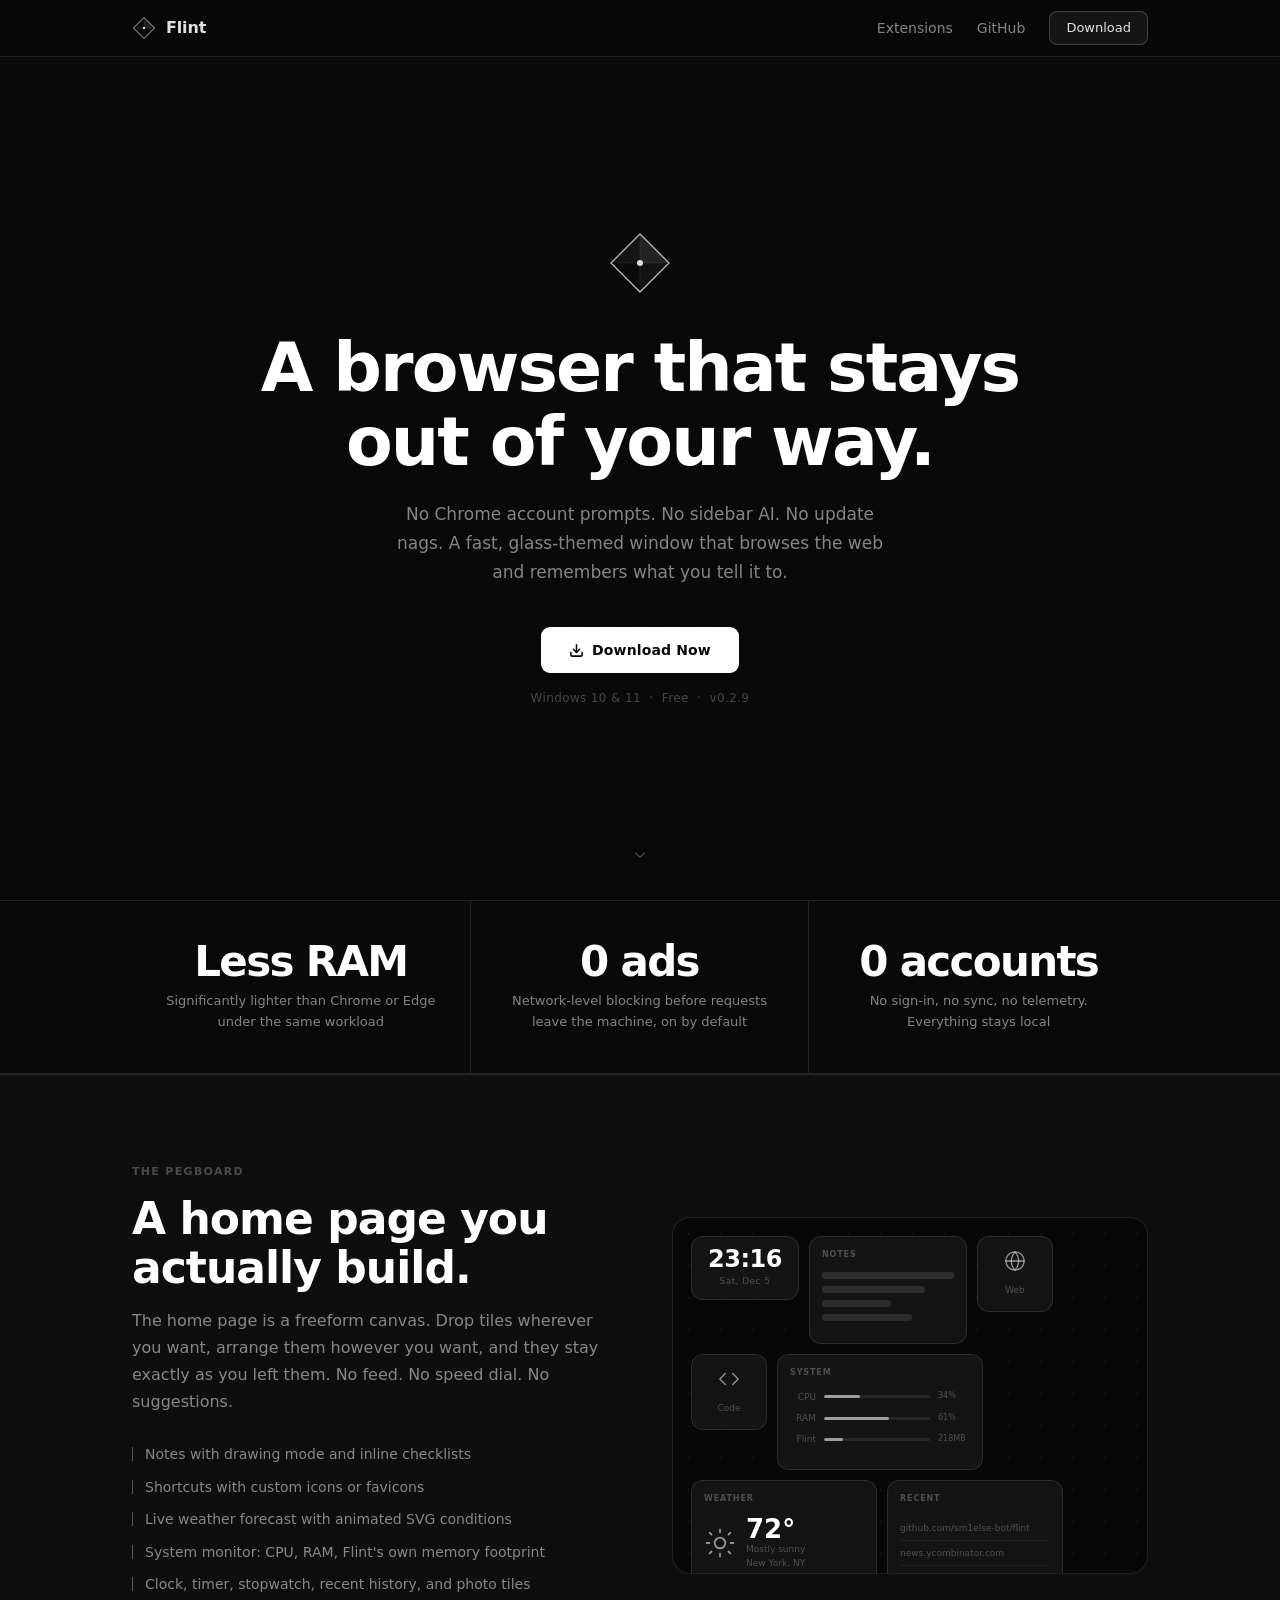
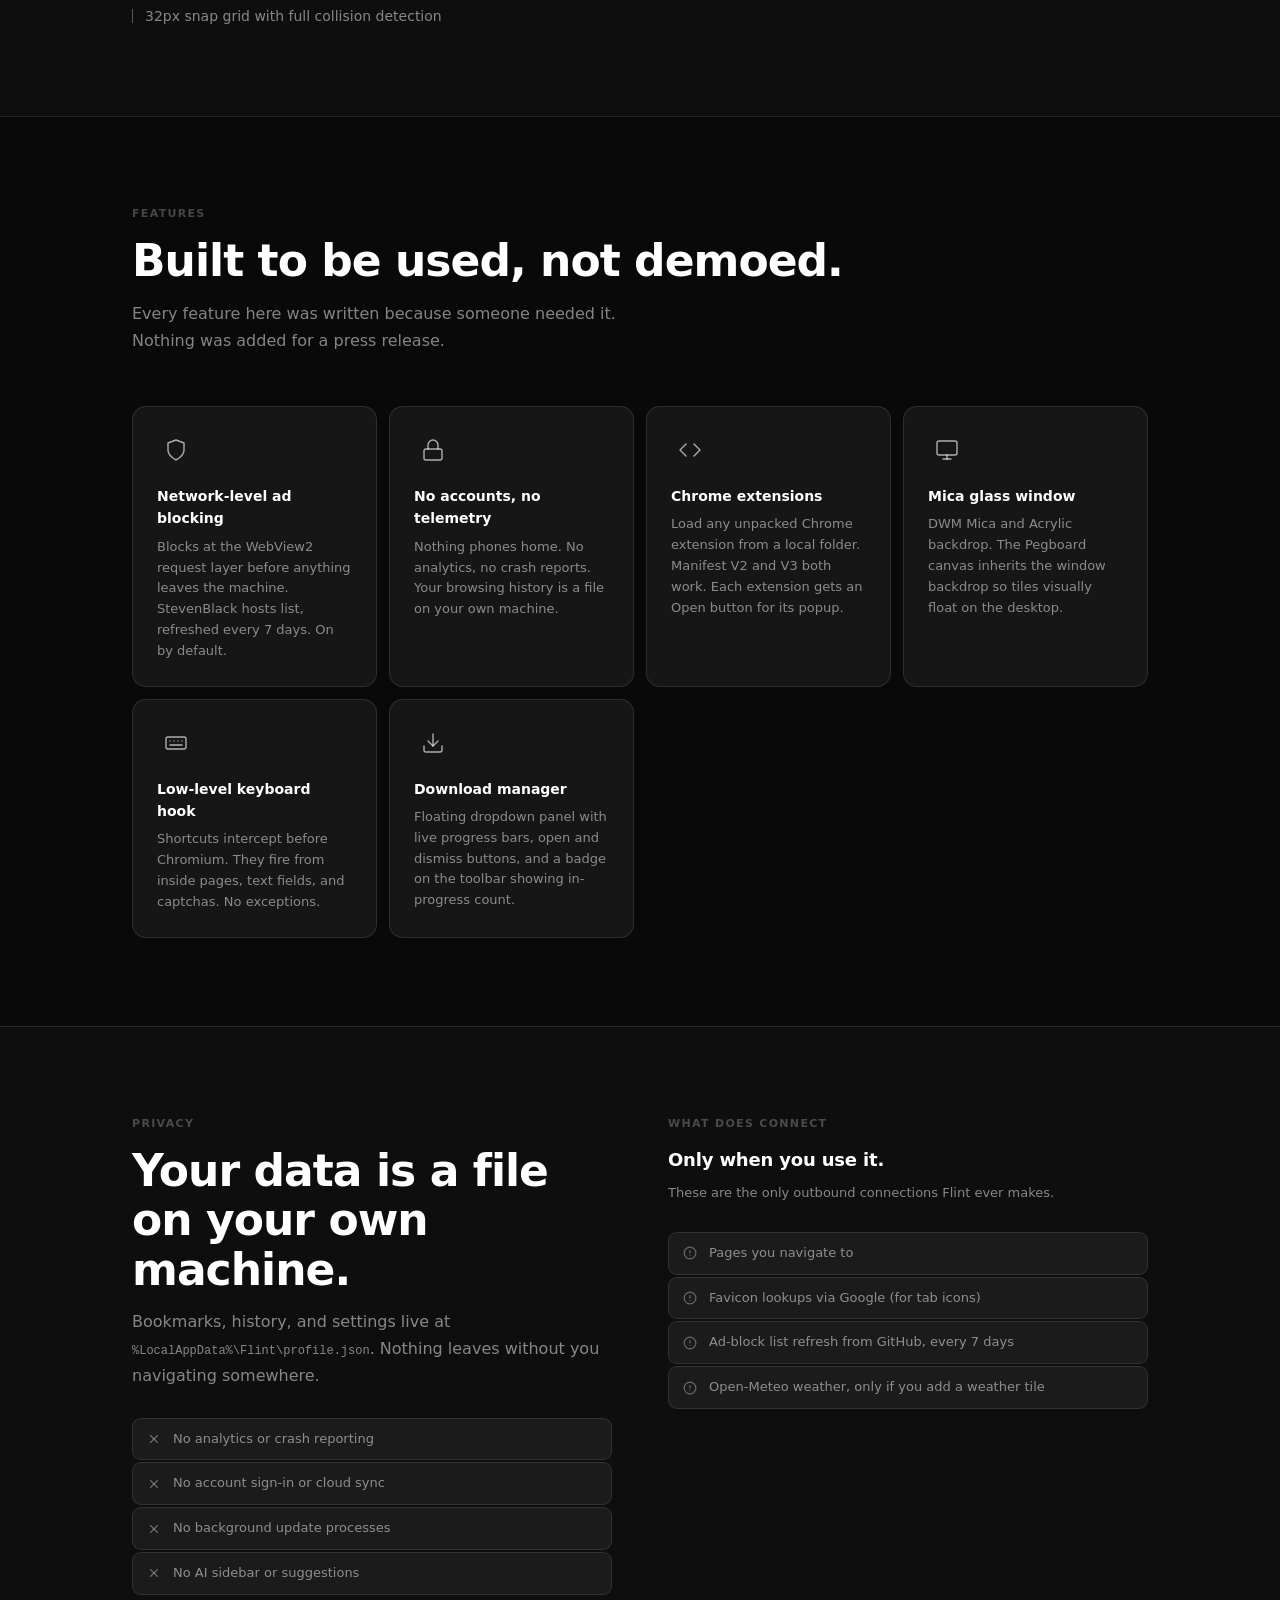
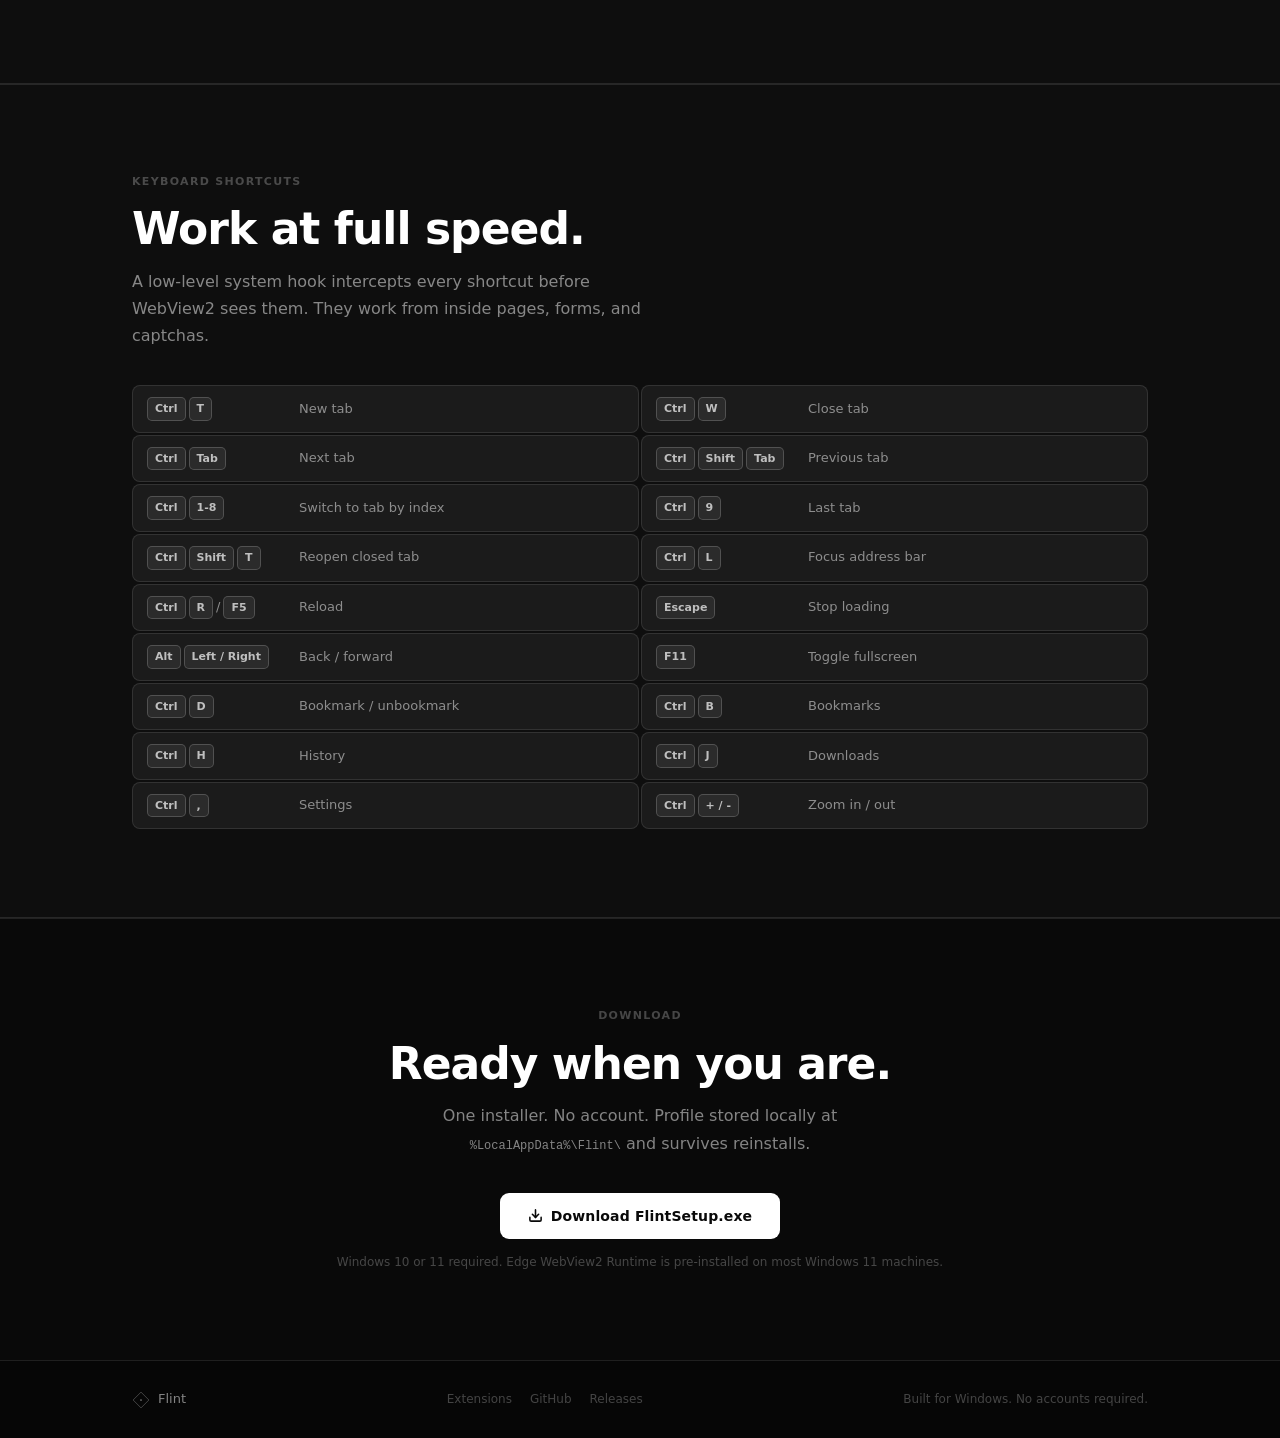
==== commit ac6ab132: "Rewrite website — monochrome glass, no color, GDI+ style icons Co-Authored-By: Claude Sonnet 4.6 <no" ====
--- a/web/index.html
+++ b/web/index.html
@@ -3,12 +3,9 @@
 <head>
   <meta charset="UTF-8">
   <meta name="viewport" content="width=device-width, initial-scale=1.0">
-  <meta name="description" content="Flint is a Windows browser that stays out of your way. No account prompts, no AI sidebar, no update nags. Glass-themed, fast, and private.">
-  <title>Flint - A browser that stays out of your way</title>
+  <meta name="description" content="Flint is a Windows browser that stays out of your way. No account prompts, no AI sidebar, no update nags.">
+  <title>Flint</title>
   <link rel="stylesheet" href="style.css">
-  <style>
-    /* Logo SVG used inline across the page */
-  </style>
 </head>
 <body>
 
@@ -16,25 +13,19 @@
 <nav class="nav">
   <div class="nav-inner">
     <a href="index.html" class="nav-logo">
-      <svg class="logo-mark" viewBox="0 0 48 48" fill="none" xmlns="http://www.w3.org/2000/svg" aria-hidden="true">
-        <defs>
-          <linearGradient id="lg-nav" x1="24" y1="4" x2="24" y2="44" gradientUnits="userSpaceOnUse">
-            <stop offset="0%" stop-color="#ffffff" stop-opacity="0.9"/>
-            <stop offset="100%" stop-color="#00d4ff" stop-opacity="0.7"/>
-          </linearGradient>
-        </defs>
-        <path d="M24 4 L44 24 L24 44 L4 24 Z" fill="rgba(0,212,255,0.08)" stroke="url(#lg-nav)" stroke-width="1.5"/>
-        <path d="M24 4 L44 24 L24 24 Z" fill="rgba(255,255,255,0.10)"/>
-        <path d="M24 4 L4 24 L24 24 Z" fill="rgba(255,255,255,0.06)"/>
-        <circle cx="24" cy="24" r="2.5" fill="rgba(0,212,255,0.9)"/>
-        <line x1="24" y1="11" x2="24" y2="37" stroke="rgba(255,255,255,0.18)" stroke-width="0.75"/>
-        <line x1="11" y1="24" x2="37" y2="24" stroke="rgba(255,255,255,0.18)" stroke-width="0.75"/>
+      <!-- diamond mark: two lines crossing inside a rotated square, pure white strokes -->
+      <svg class="mark" viewBox="0 0 32 32" fill="none" aria-hidden="true">
+        <path d="M16 2 L30 16 L16 30 L2 16 Z" stroke="rgba(255,255,255,0.75)" stroke-width="1.25"/>
+        <path d="M16 2 L30 16 L16 16 Z" fill="rgba(255,255,255,0.09)"/>
+        <line x1="16" y1="7" x2="16" y2="25" stroke="rgba(255,255,255,0.15)" stroke-width="0.75"/>
+        <line x1="7" y1="16" x2="25" y2="16" stroke="rgba(255,255,255,0.15)" stroke-width="0.75"/>
+        <circle cx="16" cy="16" r="1.75" fill="rgba(255,255,255,0.8)"/>
       </svg>
       Flint
     </a>
     <div class="nav-links">
       <a href="extensions.html">Extensions</a>
-      <a href="https://github.com/sm1else-bot/flint" target="_blank" rel="noopener" class="nav-github">GitHub</a>
+      <a href="https://github.com/sm1else-bot/flint" target="_blank" rel="noopener">GitHub</a>
       <a href="https://github.com/sm1else-bot/flint/releases/tag/0.2.9" target="_blank" rel="noopener" class="btn-nav">Download</a>
     </div>
   </div>
@@ -43,91 +34,50 @@
 
 <!-- HERO -->
 <section class="hero">
-  <div class="hero-grid" aria-hidden="true"></div>
-  <div class="hero-glow" aria-hidden="true"></div>
-
-  <div class="hero-badge">v0.2.9 now available</div>
-
-  <div class="hero-logo-wrap">
-    <svg class="logo-large" viewBox="0 0 100 100" fill="none" xmlns="http://www.w3.org/2000/svg" aria-label="Flint logo">
-      <defs>
-        <linearGradient id="lg-hero-top" x1="50" y1="5" x2="50" y2="50" gradientUnits="userSpaceOnUse">
-          <stop offset="0%" stop-color="rgba(255,255,255,0.22)"/>
-          <stop offset="100%" stop-color="rgba(255,255,255,0.04)"/>
-        </linearGradient>
-        <linearGradient id="lg-hero-bot" x1="50" y1="95" x2="50" y2="50" gradientUnits="userSpaceOnUse">
-          <stop offset="0%" stop-color="rgba(0,212,255,0.18)"/>
-          <stop offset="100%" stop-color="rgba(0,212,255,0.04)"/>
-        </linearGradient>
-        <radialGradient id="rg-hero" cx="50%" cy="40%" r="50%">
-          <stop offset="0%" stop-color="rgba(0,212,255,0.18)"/>
-          <stop offset="100%" stop-color="transparent"/>
-        </radialGradient>
-        <filter id="glow-filter">
-          <feGaussianBlur stdDeviation="3" result="blur"/>
-          <feMerge><feMergeNode in="blur"/><feMergeNode in="SourceGraphic"/></feMerge>
-        </filter>
-      </defs>
-      <!-- Ambient glow -->
-      <ellipse cx="50" cy="46" rx="38" ry="38" fill="url(#rg-hero)"/>
-      <!-- Top facet (lighter) -->
-      <path d="M50 5 L95 50 L50 50 Z" fill="url(#lg-hero-top)"/>
-      <path d="M50 5 L5 50 L50 50 Z" fill="rgba(255,255,255,0.08)"/>
-      <!-- Bottom facet (cyan tint) -->
-      <path d="M50 95 L95 50 L50 50 Z" fill="rgba(0,212,255,0.10)"/>
-      <path d="M50 95 L5 50 L50 50 Z" fill="url(#lg-hero-bot)"/>
-      <!-- Outer stroke -->
-      <path d="M50 5 L95 50 L50 95 L5 50 Z" stroke="rgba(255,255,255,0.65)" stroke-width="1.2"/>
-      <!-- Inner crosshair -->
-      <line x1="50" y1="18" x2="50" y2="82" stroke="rgba(255,255,255,0.14)" stroke-width="0.8"/>
-      <line x1="18" y1="50" x2="82" y2="50" stroke="rgba(255,255,255,0.14)" stroke-width="0.8"/>
-      <!-- Center spark -->
-      <circle cx="50" cy="50" r="4" fill="#00d4ff" filter="url(#glow-filter)"/>
-      <circle cx="50" cy="50" r="2.5" fill="white"/>
-    </svg>
-  </div>
+  <div class="dot-grid"></div>
+
+  <svg class="hero-mark" viewBox="0 0 64 64" fill="none" aria-label="Flint">
+    <path d="M32 3 L61 32 L32 61 L3 32 Z" stroke="rgba(255,255,255,0.72)" stroke-width="1.25"/>
+    <path d="M32 3 L61 32 L32 32 Z" fill="rgba(255,255,255,0.10)"/>
+    <path d="M32 3 L3 32 L32 32 Z" fill="rgba(255,255,255,0.05)"/>
+    <path d="M32 61 L61 32 L32 32 Z" fill="rgba(255,255,255,0.04)"/>
+    <line x1="32" y1="10" x2="32" y2="54" stroke="rgba(255,255,255,0.12)" stroke-width="0.75"/>
+    <line x1="10" y1="32" x2="54" y2="32" stroke="rgba(255,255,255,0.12)" stroke-width="0.75"/>
+    <circle cx="32" cy="32" r="3" fill="rgba(255,255,255,0.85)"/>
+  </svg>
 
   <h1>A browser that stays<br>out of your way.</h1>
   <p class="hero-sub">
-    No Chrome account prompts. No sidebar AI. No update nags. Just a fast,
-    glass-themed window that browses the web and remembers what you tell it to remember.
+    No Chrome account prompts. No sidebar AI. No update nags.
+    A fast, glass-themed window that browses the web and remembers what you tell it to.
   </p>
 
-  <div class="hero-actions">
-    <a href="https://github.com/sm1else-bot/flint/releases/tag/0.2.9" class="btn-primary" target="_blank" rel="noopener">
-      <svg width="16" height="16" viewBox="0 0 24 24" fill="none" stroke="currentColor" stroke-width="2.5" stroke-linecap="round" stroke-linejoin="round" aria-hidden="true">
-        <path d="M21 15v4a2 2 0 01-2 2H5a2 2 0 01-2-2v-4"/><polyline points="7 10 12 15 17 10"/><line x1="12" y1="15" x2="12" y2="3"/>
-      </svg>
-      Download Now
-    </a>
-    <span class="hero-platform">
-      <svg width="13" height="13" viewBox="0 0 24 24" fill="currentColor" aria-hidden="true"><path d="M0 3.449L9.75 2.1v9.451H0m10.949-9.602L24 0v11.4H10.949M0 12.6h9.75v9.451L0 20.699M10.949 12.6H24V24l-12.9-1.801"/></svg>
-      Windows 10 &amp; 11
-    </span>
-  </div>
-
-  <div class="hero-scroll" aria-hidden="true">
-    <svg width="20" height="20" viewBox="0 0 24 24" fill="none" stroke="currentColor" stroke-width="2" stroke-linecap="round" stroke-linejoin="round">
-      <polyline points="6 9 12 15 18 9"/>
-    </svg>
-  </div>
-</section>
-
-
-<!-- PERFORMANCE STRIP -->
+  <a href="https://github.com/sm1else-bot/flint/releases/tag/0.2.9" class="btn-primary" target="_blank" rel="noopener">
+    <svg viewBox="0 0 24 24"><path d="M21 15v4a2 2 0 01-2 2H5a2 2 0 01-2-2v-4"/><polyline points="7 10 12 15 17 10"/><line x1="12" y1="15" x2="12" y2="3"/></svg>
+    Download Now
+  </a>
+  <p class="hero-meta">Windows 10 &amp; 11 &nbsp;·&nbsp; Free &nbsp;·&nbsp; v0.2.9</p>
+
+  <div class="hero-scroll">
+    <svg viewBox="0 0 24 24"><polyline points="6 9 12 15 18 9"/></svg>
+  </div>
+</section>
+
+
+<!-- STAT STRIP -->
 <div class="stat-strip">
   <div class="stat-strip-inner">
     <div class="stat-item reveal">
-      <div class="stat-value">Less<span> RAM</span></div>
+      <div class="stat-val">Less RAM</div>
       <div class="stat-label">Significantly lighter than Chrome or Edge under the same workload</div>
     </div>
-    <div class="stat-item reveal reveal-delay-1">
-      <div class="stat-value">0<span> Ads</span></div>
-      <div class="stat-label">Network-level ad blocking on by default, before requests leave the machine</div>
-    </div>
-    <div class="stat-item reveal reveal-delay-2">
-      <div class="stat-value">0<span> Accounts</span></div>
-      <div class="stat-label">No sign-in, no sync, no telemetry. Everything stays on your machine</div>
+    <div class="stat-item reveal d1">
+      <div class="stat-val">0 ads</div>
+      <div class="stat-label">Network-level blocking before requests leave the machine, on by default</div>
+    </div>
+    <div class="stat-item reveal d2">
+      <div class="stat-val">0 accounts</div>
+      <div class="stat-label">No sign-in, no sync, no telemetry. Everything stays local</div>
     </div>
   </div>
 </div>
@@ -136,85 +86,114 @@
 <!-- PEGBOARD -->
 <section class="pegboard-section">
   <div class="pegboard-layout">
-    <div class="pegboard-text reveal">
-      <div class="section-label">The Pegboard</div>
-      <h2 class="section-title">A home page you actually build yourself.</h2>
-      <p class="section-sub">
-        The home page is a freeform canvas. Drop tiles wherever you want. Arrange them.
-        Leave them. It persists exactly as you left it. No feed, no speed dial,
-        no suggestions you didn't ask for.
+
+    <div class="reveal">
+      <div class="eyebrow">The Pegboard</div>
+      <h2 class="section-title">A home page you actually build.</h2>
+      <p class="section-body">
+        The home page is a freeform canvas. Drop tiles wherever you want, arrange them however you want,
+        and they stay exactly as you left them. No feed. No speed dial. No suggestions.
       </p>
-      <ul class="pegboard-bullets" style="margin-top:24px">
+      <ul class="peg-bullets">
         <li>Notes with drawing mode and inline checklists</li>
         <li>Shortcuts with custom icons or favicons</li>
-        <li>Live weather forecast with animated conditions</li>
-        <li>System monitor showing CPU, RAM, and Flint's own footprint</li>
+        <li>Live weather forecast with animated SVG conditions</li>
+        <li>System monitor: CPU, RAM, Flint's own memory footprint</li>
         <li>Clock, timer, stopwatch, recent history, and photo tiles</li>
-        <li>Everything snaps to a 32px grid with real collision detection</li>
+        <li>32px snap grid with full collision detection</li>
       </ul>
     </div>
 
-    <div class="pegboard-demo reveal reveal-delay-1" aria-hidden="true">
-      <div class="demo-tiles">
-        <!-- Clock tile -->
-        <div class="demo-tile clock">
-          <div class="demo-clock-time" id="demo-clock">--:--</div>
-          <div class="demo-clock-date" id="demo-date">Wed, Jun 11</div>
-        </div>
-        <!-- Note tile -->
-        <div class="demo-tile note">
-          <div class="demo-tile-title">Notes</div>
-          <div class="demo-note-lines">
-            <div class="demo-note-line" style="width:100%"></div>
-            <div class="demo-note-line" style="width:80%"></div>
-            <div class="demo-note-line" style="width:55%"></div>
-            <div class="demo-note-line" style="width:70%"></div>
-          </div>
-        </div>
+    <div class="peg-canvas reveal d1" aria-hidden="true">
+      <div class="peg-canvas-inner">
+
+        <!-- Clock -->
+        <div class="tile tile-clock">
+          <div class="tile-clock-time" id="demo-time">--:--</div>
+          <div class="tile-clock-date" id="demo-date">Wed, Jun 11</div>
+        </div>
+
+        <!-- Note -->
+        <div class="tile tile-note">
+          <div class="tile-hdr">Notes</div>
+          <div class="tile-note-lines">
+            <div class="tile-note-line" style="width:100%"></div>
+            <div class="tile-note-line" style="width:78%"></div>
+            <div class="tile-note-line" style="width:52%"></div>
+            <div class="tile-note-line" style="width:68%"></div>
+          </div>
+        </div>
+
         <!-- Shortcuts -->
-        <div class="demo-tile shortcut">
-          <div class="demo-shortcut-icon">&#127760;</div>
-          <div class="demo-shortcut-label">Browse</div>
-        </div>
-        <div class="demo-tile shortcut">
-          <div class="demo-shortcut-icon">&#128187;</div>
-          <div class="demo-shortcut-label">Code</div>
-        </div>
+        <div class="tile tile-shortcut">
+          <div class="tile-shortcut-icon">
+            <svg viewBox="0 0 24 24"><circle cx="12" cy="12" r="10"/><line x1="2" y1="12" x2="22" y2="12"/><path d="M12 2a15.3 15.3 0 014 10 15.3 15.3 0 01-4 10 15.3 15.3 0 01-4-10 15.3 15.3 0 014-10z"/></svg>
+          </div>
+          <div class="tile-shortcut-label">Web</div>
+        </div>
+        <div class="tile tile-shortcut">
+          <div class="tile-shortcut-icon">
+            <svg viewBox="0 0 24 24"><polyline points="16 18 22 12 16 6"/><polyline points="8 6 2 12 8 18"/></svg>
+          </div>
+          <div class="tile-shortcut-label">Code</div>
+        </div>
+
         <!-- System monitor -->
-        <div class="demo-tile sysmon">
-          <div class="demo-tile-title">System</div>
-          <div class="demo-bar-wrap">
-            <div class="demo-bar-row">
-              <div class="demo-bar-label">CPU</div>
-              <div class="demo-bar-track"><div class="demo-bar-fill" style="width:34%"></div></div>
-              <div class="demo-bar-val">34%</div>
+        <div class="tile tile-sysmon">
+          <div class="tile-hdr">System</div>
+          <div class="tile-bars">
+            <div class="tile-bar-row">
+              <div class="tile-bar-lbl">CPU</div>
+              <div class="tile-bar-track"><div class="tile-bar-fill" style="width:34%"></div></div>
+              <div class="tile-bar-val">34%</div>
             </div>
-            <div class="demo-bar-row">
-              <div class="demo-bar-label">RAM</div>
-              <div class="demo-bar-track"><div class="demo-bar-fill" style="width:61%"></div></div>
-              <div class="demo-bar-val">61%</div>
+            <div class="tile-bar-row">
+              <div class="tile-bar-lbl">RAM</div>
+              <div class="tile-bar-track"><div class="tile-bar-fill" style="width:61%"></div></div>
+              <div class="tile-bar-val">61%</div>
             </div>
-            <div class="demo-bar-row">
-              <div class="demo-bar-label">Flint</div>
-              <div class="demo-bar-track"><div class="demo-bar-fill" style="width:18%"></div></div>
-              <div class="demo-bar-val">218MB</div>
+            <div class="tile-bar-row">
+              <div class="tile-bar-lbl">Flint</div>
+              <div class="tile-bar-track"><div class="tile-bar-fill" style="width:18%"></div></div>
+              <div class="tile-bar-val">218MB</div>
             </div>
           </div>
         </div>
+
         <!-- Weather -->
-        <div class="demo-tile weather">
-          <div class="demo-tile-title">Weather</div>
-          <div class="demo-weather-row">
-            <div style="font-size:32px;line-height:1">&#9728;</div>
+        <div class="tile tile-weather">
+          <div class="tile-hdr">Weather</div>
+          <div class="tile-weather-main">
+            <!-- hand-drawn sun: circle + 8 short lines -->
+            <svg width="32" height="32" viewBox="0 0 24 24" fill="none" stroke="rgba(255,255,255,0.55)" stroke-width="1.4" stroke-linecap="round">
+              <circle cx="12" cy="12" r="4"/>
+              <line x1="12" y1="2" x2="12" y2="4"/>
+              <line x1="12" y1="20" x2="12" y2="22"/>
+              <line x1="4.22" y1="4.22" x2="5.64" y2="5.64"/>
+              <line x1="18.36" y1="18.36" x2="19.78" y2="19.78"/>
+              <line x1="2" y1="12" x2="4" y2="12"/>
+              <line x1="20" y1="12" x2="22" y2="12"/>
+              <line x1="4.22" y1="19.78" x2="5.64" y2="18.36"/>
+              <line x1="18.36" y1="5.64" x2="19.78" y2="4.22"/>
+            </svg>
             <div>
-              <div class="demo-weather-temp">72&deg;F</div>
-              <div class="demo-weather-info">
-                <span>Mostly sunny</span>
-                <span style="color:rgba(255,255,255,0.2)">New York, NY</span>
-              </div>
+              <div class="tile-weather-temp">72&deg;</div>
+              <div class="tile-weather-info">Mostly sunny<br>New York, NY</div>
             </div>
           </div>
         </div>
+
+        <!-- Recent -->
+        <div class="tile tile-recent">
+          <div class="tile-hdr">Recent</div>
+          <div class="tile-recent-rows">
+            <div class="tile-recent-row">github.com/sm1else-bot/flint</div>
+            <div class="tile-recent-row">news.ycombinator.com</div>
+            <div class="tile-recent-row">en.wikipedia.org/wiki/Flint</div>
+            <div class="tile-recent-row">developer.mozilla.org</div>
+          </div>
+        </div>
+
       </div>
     </div>
   </div>
@@ -225,209 +204,176 @@
 <section>
   <div class="section-inner">
     <div class="reveal">
-      <div class="section-label">Why Flint</div>
-      <h2 class="section-title">Built for people who know what they want.</h2>
-      <p class="section-sub">Every feature exists because someone needed it, not because a product manager needed a slide.</p>
+      <div class="eyebrow">Features</div>
+      <h2 class="section-title">Built to be used, not demoed.</h2>
+      <p class="section-body">Every feature here was written because someone needed it. Nothing was added for a press release.</p>
     </div>
 
     <div class="features-grid">
-      <div class="feature-card reveal reveal-delay-1">
-        <div class="feature-icon">
-          <svg viewBox="0 0 24 24"><path d="M13 2L3 14h9l-1 8 10-12h-9l1-8z"/></svg>
-        </div>
-        <div class="feature-title">Network-level ad blocking</div>
-        <div class="feature-desc">Blocks at the WebView2 layer before requests leave the machine. Uses the StevenBlack unified hosts list, refreshed every seven days. On by default.</div>
-      </div>
-
-      <div class="feature-card reveal reveal-delay-2">
-        <div class="feature-icon">
-          <svg viewBox="0 0 24 24"><rect x="3" y="11" width="18" height="11" rx="2" ry="2"/><path d="M7 11V7a5 5 0 0110 0v4"/></svg>
-        </div>
-        <div class="feature-title">Complete privacy</div>
-        <div class="feature-desc">No analytics. No crash reports. No accounts. The only external connections are pages you navigate to and optional weather data.</div>
-      </div>
-
-      <div class="feature-card reveal reveal-delay-3">
-        <div class="feature-icon">
+
+      <div class="feat-card reveal d1">
+        <div class="feat-icon">
+          <!-- shield: a GDI+-style outline shield -->
+          <svg viewBox="0 0 24 24"><path d="M12 22s8-4 8-10V5l-8-3-8 3v7c0 6 8 10 8 10z"/></svg>
+        </div>
+        <div class="feat-title">Network-level ad blocking</div>
+        <div class="feat-desc">Blocks at the WebView2 request layer before anything leaves the machine. StevenBlack hosts list, refreshed every 7 days. On by default.</div>
+      </div>
+
+      <div class="feat-card reveal d2">
+        <div class="feat-icon">
+          <!-- lock: rectangle body + arc shackle -->
+          <svg viewBox="0 0 24 24"><rect x="3" y="11" width="18" height="11" rx="2"/><path d="M7 11V7a5 5 0 0110 0v4"/></svg>
+        </div>
+        <div class="feat-title">No accounts, no telemetry</div>
+        <div class="feat-desc">Nothing phones home. No analytics, no crash reports. Your browsing history is a file on your own machine.</div>
+      </div>
+
+      <div class="feat-card reveal d3">
+        <div class="feat-icon">
+          <!-- puzzle piece approximation with rectangles and arcs -->
           <svg viewBox="0 0 24 24"><polyline points="16 18 22 12 16 6"/><polyline points="8 6 2 12 8 18"/></svg>
         </div>
-        <div class="feature-title">Chrome extensions</div>
-        <div class="feature-desc">Load any unpacked Chrome extension from a local folder. Manifest V2 and V3 both supported. Each extension gets an Open button for its popup.</div>
-      </div>
-
-      <div class="feature-card reveal reveal-delay-1">
-        <div class="feature-icon">
+        <div class="feat-title">Chrome extensions</div>
+        <div class="feat-desc">Load any unpacked Chrome extension from a local folder. Manifest V2 and V3 both work. Each extension gets an Open button for its popup.</div>
+      </div>
+
+      <div class="feat-card reveal d1">
+        <div class="feat-icon">
+          <!-- monitor outline: rectangle + stand + base -->
           <svg viewBox="0 0 24 24"><rect x="2" y="3" width="20" height="14" rx="2"/><line x1="8" y1="21" x2="16" y2="21"/><line x1="12" y1="17" x2="12" y2="21"/></svg>
         </div>
-        <div class="feature-title">Glass-themed window</div>
-        <div class="feature-desc">Mica and Acrylic backdrop via DWM. Semi-transparent glass panels. The Pegboard canvas inherits the window's backdrop so tiles float on blurred desktop.</div>
-      </div>
-
-      <div class="feature-card reveal reveal-delay-2">
-        <div class="feature-icon">
-          <svg viewBox="0 0 24 24"><circle cx="12" cy="12" r="10"/><polyline points="12 6 12 12 16 14"/></svg>
-        </div>
-        <div class="feature-title">Keyboard-first shortcuts</div>
-        <div class="feature-desc">A low-level keyboard hook intercepts shortcuts before Chromium sees them. They work inside pages, text fields, and captchas without exception.</div>
-      </div>
-
-      <div class="feature-card reveal reveal-delay-3">
-        <div class="feature-icon">
-          <svg viewBox="0 0 24 24"><path d="M21 16V8a2 2 0 00-1-1.73l-7-4a2 2 0 00-2 0l-7 4A2 2 0 003 8v8a2 2 0 001 1.73l7 4a2 2 0 002 0l7-4A2 2 0 0021 16z"/></svg>
-        </div>
-        <div class="feature-title">Address bar autocomplete</div>
-        <div class="feature-desc">Dark glass dropdown with up to six history matches. Favicon, title, and dimmed URL for each result. Arrow keys navigate, Enter confirms, Escape closes.</div>
-      </div>
+        <div class="feat-title">Mica glass window</div>
+        <div class="feat-desc">DWM Mica and Acrylic backdrop. The Pegboard canvas inherits the window backdrop so tiles visually float on the desktop.</div>
+      </div>
+
+      <div class="feat-card reveal d2">
+        <div class="feat-icon">
+          <!-- keyboard: rectangle with 3 small rects for keys -->
+          <svg viewBox="0 0 24 24"><rect x="2" y="6" width="20" height="12" rx="2"/><line x1="6" y1="10" x2="6" y2="10"/><line x1="10" y1="10" x2="10" y2="10"/><line x1="14" y1="10" x2="14" y2="10"/><line x1="18" y1="10" x2="18" y2="10"/><line x1="6" y1="14" x2="18" y2="14"/></svg>
+        </div>
+        <div class="feat-title">Low-level keyboard hook</div>
+        <div class="feat-desc">Shortcuts intercept before Chromium. They fire from inside pages, text fields, and captchas. No exceptions.</div>
+      </div>
+
+      <div class="feat-card reveal d3">
+        <div class="feat-icon">
+          <!-- download arrow: line going down into tray -->
+          <svg viewBox="0 0 24 24"><path d="M21 15v4a2 2 0 01-2 2H5a2 2 0 01-2-2v-4"/><polyline points="7 10 12 15 17 10"/><line x1="12" y1="15" x2="12" y2="3"/></svg>
+        </div>
+        <div class="feat-title">Download manager</div>
+        <div class="feat-desc">Floating dropdown panel with live progress bars, open and dismiss buttons, and a badge on the toolbar showing in-progress count.</div>
+      </div>
+
     </div>
   </div>
 </section>
 
 
 <!-- PRIVACY -->
-<section style="background:rgba(255,255,255,0.018);border-top:1px solid var(--border);border-bottom:1px solid var(--border)">
+<section class="privacy-section">
   <div class="section-inner">
     <div class="privacy-layout">
+
       <div class="reveal">
-        <div class="section-label">Privacy</div>
-        <h2 class="section-title">Everything stays on your machine.</h2>
-        <p class="section-sub">
-          Flint makes no external connections except the ones you explicitly trigger.
-          Your browsing history, bookmarks, and settings live in a single JSON file at
-          <code style="font-size:13px;color:var(--text2)">%LocalAppData%\Flint\profile.json</code>.
-        </p>
-
-        <ul class="privacy-list" style="margin-top:32px">
-          <li>
-            <svg class="icon-x" viewBox="0 0 24 24" fill="none" stroke="currentColor" stroke-width="2" stroke-linecap="round"><circle cx="12" cy="12" r="10"/><line x1="15" y1="9" x2="9" y2="15"/><line x1="9" y1="9" x2="15" y2="15"/></svg>
+        <div class="eyebrow">Privacy</div>
+        <h2 class="section-title">Your data is a file on your own machine.</h2>
+        <p class="section-body">Bookmarks, history, and settings live at <code style="font-size:12px;color:var(--text2)">%LocalAppData%\Flint\profile.json</code>. Nothing leaves without you navigating somewhere.</p>
+
+        <ul class="priv-list" style="margin-top:28px">
+          <li class="priv-row">
+            <svg viewBox="0 0 24 24"><line x1="18" y1="6" x2="6" y2="18"/><line x1="6" y1="6" x2="18" y2="18"/></svg>
             No analytics or crash reporting
           </li>
-          <li>
-            <svg class="icon-x" viewBox="0 0 24 24" fill="none" stroke="currentColor" stroke-width="2" stroke-linecap="round"><circle cx="12" cy="12" r="10"/><line x1="15" y1="9" x2="9" y2="15"/><line x1="9" y1="9" x2="15" y2="15"/></svg>
-            No account sign-in or sync
-          </li>
-          <li>
-            <svg class="icon-x" viewBox="0 0 24 24" fill="none" stroke="currentColor" stroke-width="2" stroke-linecap="round"><circle cx="12" cy="12" r="10"/><line x1="15" y1="9" x2="9" y2="15"/><line x1="9" y1="9" x2="15" y2="15"/></svg>
+          <li class="priv-row">
+            <svg viewBox="0 0 24 24"><line x1="18" y1="6" x2="6" y2="18"/><line x1="6" y1="6" x2="18" y2="18"/></svg>
+            No account sign-in or cloud sync
+          </li>
+          <li class="priv-row">
+            <svg viewBox="0 0 24 24"><line x1="18" y1="6" x2="6" y2="18"/><line x1="6" y1="6" x2="18" y2="18"/></svg>
             No background update processes
           </li>
-          <li>
-            <svg class="icon-x" viewBox="0 0 24 24" fill="none" stroke="currentColor" stroke-width="2" stroke-linecap="round"><circle cx="12" cy="12" r="10"/><line x1="15" y1="9" x2="9" y2="15"/><line x1="9" y1="9" x2="15" y2="15"/></svg>
-            No sidebar AI or suggestions
+          <li class="priv-row">
+            <svg viewBox="0 0 24 24"><line x1="18" y1="6" x2="6" y2="18"/><line x1="6" y1="6" x2="18" y2="18"/></svg>
+            No AI sidebar or suggestions
           </li>
         </ul>
       </div>
 
-      <div class="reveal reveal-delay-1">
-        <div class="section-label" style="color:var(--text3)">What does connect</div>
-        <h3 style="font-size:20px;font-weight:600;color:white;margin:16px 0 8px;letter-spacing:-0.01em">Only when you use it.</h3>
-        <p style="font-size:14px;color:var(--text2);margin-bottom:24px">These are the only outbound connections Flint makes, all opt-in or user-triggered.</p>
-
-        <ul class="privacy-list">
-          <li>
-            <svg class="icon-info" viewBox="0 0 24 24" fill="none" stroke="currentColor" stroke-width="2" stroke-linecap="round"><circle cx="12" cy="12" r="10"/><line x1="12" y1="8" x2="12" y2="12"/><line x1="12" y1="16" x2="12.01" y2="16"/></svg>
+      <div class="reveal d1">
+        <div class="eyebrow">What does connect</div>
+        <h3 style="font-size:18px;font-weight:600;color:white;margin:14px 0 8px;letter-spacing:-0.01em">Only when you use it.</h3>
+        <p style="font-size:13px;color:var(--text2);margin-bottom:20px">These are the only outbound connections Flint ever makes.</p>
+        <ul class="priv-list">
+          <li class="priv-row">
+            <svg viewBox="0 0 24 24"><circle cx="12" cy="12" r="10"/><line x1="12" y1="8" x2="12" y2="12"/><line x1="12" y1="16" x2="12.01" y2="16"/></svg>
             Pages you navigate to
           </li>
-          <li>
-            <svg class="icon-info" viewBox="0 0 24 24" fill="none" stroke="currentColor" stroke-width="2" stroke-linecap="round"><circle cx="12" cy="12" r="10"/><line x1="12" y1="8" x2="12" y2="12"/><line x1="12" y1="16" x2="12.01" y2="16"/></svg>
-            Favicon lookups via Google favicon service
-          </li>
-          <li>
-            <svg class="icon-info" viewBox="0 0 24 24" fill="none" stroke="currentColor" stroke-width="2" stroke-linecap="round"><circle cx="12" cy="12" r="10"/><line x1="12" y1="8" x2="12" y2="12"/><line x1="12" y1="16" x2="12.01" y2="16"/></svg>
-            Ad-block list refresh from GitHub (every 7 days)
-          </li>
-          <li>
-            <svg class="icon-info" viewBox="0 0 24 24" fill="none" stroke="currentColor" stroke-width="2" stroke-linecap="round"><circle cx="12" cy="12" r="10"/><line x1="12" y1="8" x2="12" y2="12"/><line x1="12" y1="16" x2="12.01" y2="16"/></svg>
-            Open-Meteo weather data (only if you add a weather tile)
+          <li class="priv-row">
+            <svg viewBox="0 0 24 24"><circle cx="12" cy="12" r="10"/><line x1="12" y1="8" x2="12" y2="12"/><line x1="12" y1="16" x2="12.01" y2="16"/></svg>
+            Favicon lookups via Google (for tab icons)
+          </li>
+          <li class="priv-row">
+            <svg viewBox="0 0 24 24"><circle cx="12" cy="12" r="10"/><line x1="12" y1="8" x2="12" y2="12"/><line x1="12" y1="16" x2="12.01" y2="16"/></svg>
+            Ad-block list refresh from GitHub, every 7 days
+          </li>
+          <li class="priv-row">
+            <svg viewBox="0 0 24 24"><circle cx="12" cy="12" r="10"/><line x1="12" y1="8" x2="12" y2="12"/><line x1="12" y1="16" x2="12.01" y2="16"/></svg>
+            Open-Meteo weather, only if you add a weather tile
           </li>
         </ul>
       </div>
-    </div>
-  </div>
-</section>
-
-
-<!-- KEYBOARD SHORTCUTS -->
+
+    </div>
+  </div>
+</section>
+
+
+<!-- SHORTCUTS -->
 <section class="shortcuts-section">
   <div class="section-inner">
     <div class="reveal">
-      <div class="section-label">Keyboard Shortcuts</div>
-      <h2 class="section-title">Work at the speed of thought.</h2>
-      <p class="section-sub">All shortcuts are intercepted at the system level before WebView2 sees them. They work from any context, no exceptions.</p>
-    </div>
-
-    <table class="shortcuts-table reveal" style="margin-top:40px">
-      <thead>
-        <tr>
-          <th>Shortcut</th>
-          <th>Action</th>
-          <th>Shortcut</th>
-          <th>Action</th>
-        </tr>
-      </thead>
-      <tbody>
-        <tr>
-          <td><kbd>Ctrl</kbd><kbd>T</kbd></td><td>New tab</td>
-          <td><kbd>Ctrl</kbd><kbd>W</kbd></td><td>Close tab</td>
-        </tr>
-        <tr>
-          <td><kbd>Ctrl</kbd><kbd>Tab</kbd></td><td>Next tab</td>
-          <td><kbd>Ctrl</kbd><kbd>Shift</kbd><kbd>Tab</kbd></td><td>Previous tab</td>
-        </tr>
-        <tr>
-          <td><kbd>Ctrl</kbd><kbd>1-8</kbd></td><td>Switch to tab by index</td>
-          <td><kbd>Ctrl</kbd><kbd>9</kbd></td><td>Last tab</td>
-        </tr>
-        <tr>
-          <td><kbd>Ctrl</kbd><kbd>Shift</kbd><kbd>T</kbd></td><td>Reopen closed tab</td>
-          <td><kbd>Ctrl</kbd><kbd>L</kbd></td><td>Focus address bar</td>
-        </tr>
-        <tr>
-          <td><kbd>Ctrl</kbd><kbd>R</kbd> / <kbd>F5</kbd></td><td>Reload</td>
-          <td><kbd>Escape</kbd></td><td>Stop loading</td>
-        </tr>
-        <tr>
-          <td><kbd>Alt</kbd><kbd>Left</kbd> / <kbd>Right</kbd></td><td>Back / forward</td>
-          <td><kbd>Alt</kbd><kbd>Home</kbd></td><td>Home page</td>
-        </tr>
-        <tr>
-          <td><kbd>F11</kbd></td><td>Toggle fullscreen</td>
-          <td><kbd>Ctrl</kbd><kbd>D</kbd></td><td>Bookmark / unbookmark</td>
-        </tr>
-        <tr>
-          <td><kbd>Ctrl</kbd><kbd>B</kbd></td><td>Bookmarks</td>
-          <td><kbd>Ctrl</kbd><kbd>H</kbd></td><td>History</td>
-        </tr>
-        <tr>
-          <td><kbd>Ctrl</kbd><kbd>J</kbd></td><td>Downloads</td>
-          <td><kbd>Ctrl</kbd><kbd>,</kbd></td><td>Settings</td>
-        </tr>
-        <tr>
-          <td><kbd>Ctrl</kbd><kbd>+</kbd> / <kbd>-</kbd></td><td>Zoom in / out</td>
-          <td><kbd>Ctrl</kbd><kbd>0</kbd></td><td>Reset zoom</td>
-        </tr>
-      </tbody>
-    </table>
-  </div>
-</section>
-
-
-<!-- DOWNLOAD CTA -->
+      <div class="eyebrow">Keyboard shortcuts</div>
+      <h2 class="section-title">Work at full speed.</h2>
+      <p class="section-body">A low-level system hook intercepts every shortcut before WebView2 sees them. They work from inside pages, forms, and captchas.</p>
+    </div>
+
+    <div class="shortcuts-grid reveal" style="margin-top:36px">
+      <div class="shortcut-row"><div class="shortcut-keys"><kbd>Ctrl</kbd><kbd>T</kbd></div><span>New tab</span></div>
+      <div class="shortcut-row"><div class="shortcut-keys"><kbd>Ctrl</kbd><kbd>W</kbd></div><span>Close tab</span></div>
+      <div class="shortcut-row"><div class="shortcut-keys"><kbd>Ctrl</kbd><kbd>Tab</kbd></div><span>Next tab</span></div>
+      <div class="shortcut-row"><div class="shortcut-keys"><kbd>Ctrl</kbd><kbd>Shift</kbd><kbd>Tab</kbd></div><span>Previous tab</span></div>
+      <div class="shortcut-row"><div class="shortcut-keys"><kbd>Ctrl</kbd><kbd>1-8</kbd></div><span>Switch to tab by index</span></div>
+      <div class="shortcut-row"><div class="shortcut-keys"><kbd>Ctrl</kbd><kbd>9</kbd></div><span>Last tab</span></div>
+      <div class="shortcut-row"><div class="shortcut-keys"><kbd>Ctrl</kbd><kbd>Shift</kbd><kbd>T</kbd></div><span>Reopen closed tab</span></div>
+      <div class="shortcut-row"><div class="shortcut-keys"><kbd>Ctrl</kbd><kbd>L</kbd></div><span>Focus address bar</span></div>
+      <div class="shortcut-row"><div class="shortcut-keys"><kbd>Ctrl</kbd><kbd>R</kbd> / <kbd>F5</kbd></div><span>Reload</span></div>
+      <div class="shortcut-row"><div class="shortcut-keys"><kbd>Escape</kbd></div><span>Stop loading</span></div>
+      <div class="shortcut-row"><div class="shortcut-keys"><kbd>Alt</kbd><kbd>Left / Right</kbd></div><span>Back / forward</span></div>
+      <div class="shortcut-row"><div class="shortcut-keys"><kbd>F11</kbd></div><span>Toggle fullscreen</span></div>
+      <div class="shortcut-row"><div class="shortcut-keys"><kbd>Ctrl</kbd><kbd>D</kbd></div><span>Bookmark / unbookmark</span></div>
+      <div class="shortcut-row"><div class="shortcut-keys"><kbd>Ctrl</kbd><kbd>B</kbd></div><span>Bookmarks</span></div>
+      <div class="shortcut-row"><div class="shortcut-keys"><kbd>Ctrl</kbd><kbd>H</kbd></div><span>History</span></div>
+      <div class="shortcut-row"><div class="shortcut-keys"><kbd>Ctrl</kbd><kbd>J</kbd></div><span>Downloads</span></div>
+      <div class="shortcut-row"><div class="shortcut-keys"><kbd>Ctrl</kbd><kbd>,</kbd></div><span>Settings</span></div>
+      <div class="shortcut-row"><div class="shortcut-keys"><kbd>Ctrl</kbd><kbd>+ / -</kbd></div><span>Zoom in / out</span></div>
+    </div>
+  </div>
+</section>
+
+
+<!-- DOWNLOAD -->
 <section class="download-section">
   <div class="download-inner">
     <div class="reveal">
-      <div class="section-label">Download</div>
+      <div class="eyebrow">Download</div>
       <h2 class="section-title">Ready when you are.</h2>
-      <p class="section-sub">
-        A single installer, no bloat, no account. Your profile lives locally at
-        <code style="font-size:13px;color:var(--text2)">%LocalAppData%\Flint\</code>
-        and survives reinstalls.
-      </p>
-      <a href="https://github.com/sm1else-bot/flint/releases/tag/0.2.9" class="btn-primary" target="_blank" rel="noopener" style="display:inline-flex;margin:0 auto">
-        <svg width="16" height="16" viewBox="0 0 24 24" fill="none" stroke="currentColor" stroke-width="2.5" stroke-linecap="round" stroke-linejoin="round" aria-hidden="true">
-          <path d="M21 15v4a2 2 0 01-2 2H5a2 2 0 01-2-2v-4"/><polyline points="7 10 12 15 17 10"/><line x1="12" y1="15" x2="12" y2="3"/>
-        </svg>
+      <p class="section-body">One installer. No account. Profile stored locally at <code style="font-size:12px;color:var(--text2)">%LocalAppData%\Flint\</code> and survives reinstalls.</p>
+      <a href="https://github.com/sm1else-bot/flint/releases/tag/0.2.9" class="btn-primary" target="_blank" rel="noopener">
+        <svg viewBox="0 0 24 24"><path d="M21 15v4a2 2 0 01-2 2H5a2 2 0 01-2-2v-4"/><polyline points="7 10 12 15 17 10"/><line x1="12" y1="15" x2="12" y2="3"/></svg>
         Download FlintSetup.exe
       </a>
-      <p class="download-req">Requires Windows 10 or 11. Edge WebView2 Runtime is pre-installed on most Windows 11 machines.</p>
+      <p class="download-req">Windows 10 or 11 required. Edge WebView2 Runtime is pre-installed on most Windows 11 machines.</p>
     </div>
   </div>
 </section>
@@ -437,10 +383,9 @@
 <footer>
   <div class="footer-inner">
     <a href="index.html" class="footer-logo">
-      <svg class="logo-mark" viewBox="0 0 48 48" fill="none" xmlns="http://www.w3.org/2000/svg" aria-hidden="true">
-        <path d="M24 4 L44 24 L24 44 L4 24 Z" fill="rgba(0,212,255,0.06)" stroke="rgba(255,255,255,0.4)" stroke-width="1.5"/>
-        <path d="M24 4 L44 24 L24 24 Z" fill="rgba(255,255,255,0.07)"/>
-        <circle cx="24" cy="24" r="2" fill="rgba(0,212,255,0.7)"/>
+      <svg class="mark" viewBox="0 0 32 32" fill="none" aria-hidden="true">
+        <path d="M16 2 L30 16 L16 30 L2 16 Z" stroke="rgba(255,255,255,0.35)" stroke-width="1.25"/>
+        <circle cx="16" cy="16" r="1.5" fill="rgba(255,255,255,0.5)"/>
       </svg>
       Flint
     </a>
@@ -455,33 +400,24 @@
 
 
 <script>
-  // Live clock for demo tile
-  function updateDemoClock() {
-    const el = document.getElementById('demo-clock');
-    const ed = document.getElementById('demo-date');
-    if (!el) return;
-    const now = new Date();
-    const h = String(now.getHours()).padStart(2,'0');
-    const m = String(now.getMinutes()).padStart(2,'0');
-    el.textContent = h + ':' + m;
+  // Live clock in the pegboard demo
+  function tick() {
+    const t = document.getElementById('demo-time');
+    const d = document.getElementById('demo-date');
+    if (!t) return;
+    const n = new Date();
+    t.textContent = String(n.getHours()).padStart(2,'0') + ':' + String(n.getMinutes()).padStart(2,'0');
     const days = ['Sun','Mon','Tue','Wed','Thu','Fri','Sat'];
     const months = ['Jan','Feb','Mar','Apr','May','Jun','Jul','Aug','Sep','Oct','Nov','Dec'];
-    ed.textContent = days[now.getDay()] + ', ' + months[now.getMonth()] + ' ' + now.getDate();
+    d.textContent = days[n.getDay()] + ', ' + months[n.getMonth()] + ' ' + n.getDate();
   }
-  updateDemoClock();
-  setInterval(updateDemoClock, 10000);
+  tick(); setInterval(tick, 15000);
 
   // Scroll reveal
-  const revealEls = document.querySelectorAll('.reveal');
-  const observer = new IntersectionObserver((entries) => {
-    entries.forEach(e => {
-      if (e.isIntersecting) {
-        e.target.classList.add('visible');
-        observer.unobserve(e.target);
-      }
-    });
-  }, { threshold: 0.12 });
-  revealEls.forEach(el => observer.observe(el));
+  const obs = new IntersectionObserver(entries => {
+    entries.forEach(e => { if (e.isIntersecting) { e.target.classList.add('visible'); obs.unobserve(e.target); } });
+  }, { threshold: 0.10 });
+  document.querySelectorAll('.reveal').forEach(el => obs.observe(el));
 </script>
 
 </body>
--- a/web/style.css
+++ b/web/style.css
@@ -1,24 +1,17 @@
-/* === Flint Website === */
-
 *, *::before, *::after { box-sizing: border-box; margin: 0; padding: 0; }
 
 :root {
-  --bg:             #07070d;
-  --bg2:            #0d0d18;
-  --glass:          rgba(255,255,255,0.055);
-  --glass2:         rgba(255,255,255,0.09);
-  --border:         rgba(255,255,255,0.10);
-  --border2:        rgba(255,255,255,0.17);
-  --text:           rgba(255,255,255,0.90);
-  --text2:          rgba(255,255,255,0.55);
-  --text3:          rgba(255,255,255,0.28);
-  --cyan:           #00d4ff;
-  --cyan-dim:       rgba(0,212,255,0.15);
-  --cyan-glow:      rgba(0,212,255,0.22);
-  --radius:         16px;
-  --radius-sm:      10px;
-  --font:           system-ui,-apple-system,"Segoe UI",Helvetica,Arial,sans-serif;
-  --max:            1120px;
+  --bg:      #090909;
+  --glass:   rgba(255,255,255,0.055);
+  --glass2:  rgba(255,255,255,0.09);
+  --border:  rgba(255,255,255,0.10);
+  --border2: rgba(255,255,255,0.18);
+  --text:    rgba(255,255,255,0.88);
+  --text2:   rgba(255,255,255,0.50);
+  --text3:   rgba(255,255,255,0.25);
+  --font:    system-ui,-apple-system,"Segoe UI",Helvetica,Arial,sans-serif;
+  --max:     1080px;
+  --radius:  14px;
 }
 
 html { scroll-behavior: smooth; color-scheme: dark; }
@@ -28,42 +21,35 @@
   color: var(--text);
   font-family: var(--font);
   font-size: 16px;
-  line-height: 1.65;
+  line-height: 1.6;
   -webkit-font-smoothing: antialiased;
   overflow-x: hidden;
 }
 
-/* Background ambient glow layer */
-body::after {
-  content: '';
-  position: fixed;
-  top: -20vh;
-  left: 50%;
-  transform: translateX(-50%);
-  width: 800px;
-  height: 600px;
-  background: radial-gradient(ellipse at 50% 30%, rgba(0,212,255,0.04) 0%, transparent 70%);
+/* dot grid, same as the pegboard */
+.dot-grid {
+  position: absolute;
+  inset: 0;
+  background-image: radial-gradient(circle, rgba(255,255,255,0.06) 1px, transparent 1px);
+  background-size: 32px 32px;
   pointer-events: none;
-  z-index: 0;
-}
-
-/* === NAV === */
+}
+
+/* ---- NAV ---- */
 .nav {
   position: fixed;
-  top: 0;
-  left: 0;
-  right: 0;
+  top: 0; left: 0; right: 0;
   z-index: 100;
-  background: rgba(7,7,13,0.75);
-  backdrop-filter: blur(20px);
-  -webkit-backdrop-filter: blur(20px);
+  background: rgba(9,9,9,0.80);
+  backdrop-filter: blur(16px);
+  -webkit-backdrop-filter: blur(16px);
   border-bottom: 1px solid var(--border);
 }
 .nav-inner {
   max-width: var(--max);
   margin: 0 auto;
   padding: 0 32px;
-  height: 60px;
+  height: 56px;
   display: flex;
   align-items: center;
   justify-content: space-between;
@@ -74,41 +60,32 @@
   gap: 10px;
   text-decoration: none;
   color: var(--text);
-  font-size: 17px;
+  font-size: 16px;
   font-weight: 600;
   letter-spacing: -0.01em;
 }
-.nav-logo:hover { color: white; }
-.nav-logo .logo-mark { width: 28px; height: 28px; }
-.nav-links {
-  display: flex;
-  align-items: center;
-  gap: 28px;
-}
+.nav-logo .mark { width: 24px; height: 24px; }
+.nav-links { display: flex; align-items: center; gap: 24px; }
 .nav-links a {
   color: var(--text2);
   text-decoration: none;
   font-size: 14px;
-  transition: color 150ms;
+  transition: color 140ms;
 }
 .nav-links a:hover { color: var(--text); }
 .nav-links .btn-nav {
-  padding: 7px 18px;
-  background: var(--glass2);
+  padding: 6px 16px;
+  background: var(--glass);
   border: 1px solid var(--border2);
   border-radius: 8px;
   color: var(--text);
   font-size: 13px;
   font-weight: 500;
-  transition: background 150ms, border-color 150ms;
-}
-.nav-links .btn-nav:hover {
-  background: rgba(255,255,255,0.13);
-  border-color: rgba(255,255,255,0.28);
-  color: white;
-}
-
-/* === HERO === */
+  transition: background 140ms;
+}
+.nav-links .btn-nav:hover { background: var(--glass2); color: white; }
+
+/* ---- HERO ---- */
 .hero {
   position: relative;
   min-height: 100vh;
@@ -120,334 +97,248 @@
   padding: 120px 32px 80px;
   overflow: hidden;
 }
-.hero-glow {
-  position: absolute;
-  top: 50%;
-  left: 50%;
-  transform: translate(-50%, -55%);
-  width: 600px;
-  height: 600px;
-  background: radial-gradient(ellipse, rgba(0,212,255,0.09) 0%, transparent 65%);
-  pointer-events: none;
-}
-.hero-grid {
-  position: absolute;
-  inset: 0;
-  background-image: radial-gradient(circle, rgba(255,255,255,0.045) 1px, transparent 1px);
-  background-size: 32px 32px;
-  pointer-events: none;
-  mask-image: radial-gradient(ellipse 80% 70% at 50% 50%, black 30%, transparent 100%);
-  -webkit-mask-image: radial-gradient(ellipse 80% 70% at 50% 50%, black 30%, transparent 100%);
-}
-.hero-badge {
-  display: inline-flex;
-  align-items: center;
-  gap: 7px;
-  padding: 5px 14px;
-  background: var(--cyan-dim);
-  border: 1px solid rgba(0,212,255,0.28);
-  border-radius: 999px;
-  font-size: 12px;
-  font-weight: 500;
-  color: var(--cyan);
-  letter-spacing: 0.04em;
-  text-transform: uppercase;
-  margin-bottom: 32px;
-  position: relative;
-}
-.hero-badge::before {
-  content: '';
-  display: inline-block;
-  width: 6px;
-  height: 6px;
-  background: var(--cyan);
-  border-radius: 50%;
-  animation: pulse 2s ease-in-out infinite;
-}
-@keyframes pulse {
-  0%, 100% { opacity: 1; }
-  50% { opacity: 0.3; }
-}
-.hero-logo-wrap {
-  margin-bottom: 32px;
-  position: relative;
-}
-.hero-logo-wrap .logo-large {
-  width: 80px;
-  height: 80px;
-  filter: drop-shadow(0 0 24px rgba(0,212,255,0.3));
-}
+.hero .dot-grid {
+  mask-image: radial-gradient(ellipse 75% 65% at 50% 50%, black 30%, transparent 100%);
+  -webkit-mask-image: radial-gradient(ellipse 75% 65% at 50% 50%, black 30%, transparent 100%);
+}
+.hero-mark { width: 64px; height: 64px; margin-bottom: 36px; }
 .hero h1 {
-  font-size: clamp(42px, 6vw, 72px);
-  font-weight: 700;
-  line-height: 1.1;
-  letter-spacing: -0.025em;
-  margin-bottom: 24px;
+  font-size: clamp(40px, 5.5vw, 68px);
+  font-weight: 700;
+  letter-spacing: -0.028em;
+  line-height: 1.08;
   color: white;
+  margin-bottom: 22px;
 }
 .hero-sub {
-  font-size: 18px;
-  color: var(--text2);
-  max-width: 540px;
-  line-height: 1.65;
+  font-size: 17px;
+  color: var(--text2);
+  max-width: 500px;
+  line-height: 1.7;
   margin-bottom: 40px;
-}
-.hero-actions {
-  display: flex;
-  flex-direction: column;
-  align-items: center;
-  gap: 14px;
 }
 .btn-primary {
   display: inline-flex;
   align-items: center;
   gap: 8px;
-  padding: 14px 32px;
-  background: var(--cyan);
-  color: #020d12;
+  padding: 12px 28px;
+  background: white;
+  color: #090909;
   text-decoration: none;
-  font-size: 15px;
-  font-weight: 700;
-  border-radius: 10px;
+  font-size: 14px;
+  font-weight: 700;
+  border-radius: 9px;
   letter-spacing: 0.01em;
-  transition: all 150ms;
-  box-shadow: 0 0 40px rgba(0,212,255,0.25), 0 4px 16px rgba(0,0,0,0.4);
-}
-.btn-primary:hover {
-  background: #33deff;
-  box-shadow: 0 0 60px rgba(0,212,255,0.40), 0 4px 24px rgba(0,0,0,0.4);
-  transform: translateY(-1px);
-}
-.hero-platform {
-  font-size: 13px;
+  transition: opacity 140ms;
+}
+.btn-primary:hover { opacity: 0.88; }
+.btn-primary svg { width: 15px; height: 15px; stroke: currentColor; fill: none; stroke-width: 2.5; stroke-linecap: round; stroke-linejoin: round; }
+.hero-meta {
+  margin-top: 16px;
+  font-size: 12px;
   color: var(--text3);
   letter-spacing: 0.03em;
 }
-.hero-platform svg {
-  display: inline-block;
-  vertical-align: middle;
-  margin-right: 5px;
-  opacity: 0.5;
-}
 .hero-scroll {
   position: absolute;
-  bottom: 32px;
+  bottom: 28px;
   left: 50%;
   transform: translateX(-50%);
   color: var(--text3);
-  animation: bounce 2.5s ease-in-out infinite;
-}
-@keyframes bounce {
-  0%, 100% { transform: translateX(-50%) translateY(0); }
-  50% { transform: translateX(-50%) translateY(6px); }
-}
-
-/* === SECTION BASE === */
-section {
-  position: relative;
-  z-index: 1;
-}
+  animation: bob 2.5s ease-in-out infinite;
+}
+@keyframes bob {
+  0%,100% { transform: translateX(-50%) translateY(0); }
+  50% { transform: translateX(-50%) translateY(5px); }
+}
+.hero-scroll svg { width: 18px; height: 18px; stroke: currentColor; fill: none; stroke-width: 1.5; stroke-linecap: round; stroke-linejoin: round; }
+
+/* ---- RULE ---- */
+hr.rule {
+  border: none;
+  border-top: 1px solid var(--border);
+  max-width: var(--max);
+  margin: 0 auto;
+}
+
+/* ---- SECTIONS ---- */
 .section-inner {
   max-width: var(--max);
   margin: 0 auto;
-  padding: 96px 32px;
-}
-.section-label {
+  padding: 88px 32px;
+}
+.eyebrow {
   font-size: 11px;
   font-weight: 700;
   letter-spacing: 0.12em;
   text-transform: uppercase;
-  color: var(--cyan);
-  margin-bottom: 16px;
+  color: var(--text3);
+  margin-bottom: 14px;
 }
 .section-title {
-  font-size: clamp(30px, 4vw, 48px);
-  font-weight: 700;
-  letter-spacing: -0.02em;
-  line-height: 1.15;
+  font-size: clamp(28px, 3.5vw, 44px);
+  font-weight: 700;
+  letter-spacing: -0.022em;
+  line-height: 1.12;
   color: white;
-  margin-bottom: 16px;
-}
-.section-sub {
-  font-size: 17px;
-  color: var(--text2);
-  max-width: 560px;
+  margin-bottom: 14px;
+}
+.section-body {
+  font-size: 16px;
+  color: var(--text2);
+  max-width: 520px;
   line-height: 1.7;
 }
-.separator {
-  border: none;
-  border-top: 1px solid var(--border);
-  max-width: var(--max);
-  margin: 0 auto;
-}
-
-/* === PEGBOARD === */
+
+/* ---- PEGBOARD SECTION ---- */
 .pegboard-section {
   background: rgba(255,255,255,0.018);
   border-top: 1px solid var(--border);
   border-bottom: 1px solid var(--border);
 }
 .pegboard-layout {
+  max-width: var(--max);
+  margin: 0 auto;
+  padding: 88px 32px;
   display: grid;
   grid-template-columns: 1fr 1fr;
   gap: 64px;
   align-items: center;
-  padding: 96px 32px;
-  max-width: var(--max);
-  margin: 0 auto;
-}
-.pegboard-text .section-sub {
-  margin-bottom: 32px;
-}
-.pegboard-bullets {
+}
+.peg-bullets {
   list-style: none;
+  margin-top: 28px;
   display: flex;
   flex-direction: column;
-  gap: 12px;
-}
-.pegboard-bullets li {
+  gap: 10px;
+}
+.peg-bullets li {
   display: flex;
   align-items: flex-start;
   gap: 12px;
-  font-size: 15px;
-  color: var(--text2);
-}
-.pegboard-bullets li::before {
+  font-size: 14px;
+  color: var(--text2);
+}
+.peg-bullets li::before {
   content: '';
   flex-shrink: 0;
-  width: 6px;
-  height: 6px;
-  background: var(--cyan);
-  border-radius: 50%;
-  margin-top: 8px;
-}
-.pegboard-demo {
+  width: 1px;
+  height: 14px;
+  background: rgba(255,255,255,0.3);
+  margin-top: 4px;
+}
+
+/* Pegboard demo canvas */
+.peg-canvas {
   position: relative;
-  border-radius: 20px;
+  border-radius: 18px;
+  border: 1px solid var(--border);
+  background: rgba(0,0,0,0.45);
+  background-image: radial-gradient(circle, rgba(255,255,255,0.045) 1px, transparent 1px);
+  background-size: 32px 32px;
+  aspect-ratio: 4/3;
   overflow: hidden;
-  background: rgba(0,0,0,0.4);
-  border: 1px solid var(--border);
-  aspect-ratio: 4/3;
-  background-image: radial-gradient(circle, rgba(255,255,255,0.04) 1px, transparent 1px);
-  background-size: 32px 32px;
-}
-.demo-tiles {
+}
+.peg-canvas-inner {
   position: absolute;
   inset: 0;
-  padding: 20px;
+  padding: 18px;
   display: flex;
   flex-wrap: wrap;
-  gap: 12px;
+  gap: 10px;
   align-content: flex-start;
 }
-.demo-tile {
-  background: rgba(255,255,255,0.07);
-  border: 1px solid rgba(255,255,255,0.12);
+/* tiles mirror the actual Flint tile styles exactly */
+.tile {
+  background: rgba(255,255,255,0.055);
+  border: 1px solid rgba(255,255,255,0.10);
   border-radius: 12px;
   backdrop-filter: blur(5px);
   -webkit-backdrop-filter: blur(5px);
-  padding: 14px;
-  font-size: 12px;
-  color: var(--text2);
-}
-.demo-tile.note { width: 160px; height: 110px; }
-.demo-tile.clock { width: 110px; height: 68px; display: flex; flex-direction: column; justify-content: center; align-items: center; gap: 3px; }
-.demo-tile.shortcut { width: 78px; height: 78px; display: flex; flex-direction: column; align-items: center; justify-content: center; gap: 6px; }
-.demo-tile.weather { width: 190px; height: 120px; }
-.demo-tile.sysmon { width: 210px; height: 118px; }
-.demo-clock-time { font-size: 26px; font-weight: 700; color: white; letter-spacing: -0.02em; font-variant-numeric: tabular-nums; }
-.demo-clock-date { font-size: 10px; color: var(--text3); letter-spacing: 0.06em; }
-.demo-tile-title { font-size: 9px; font-weight: 700; text-transform: uppercase; letter-spacing: 0.1em; color: var(--text3); margin-bottom: 8px; }
-.demo-note-lines { display: flex; flex-direction: column; gap: 6px; }
-.demo-note-line { height: 8px; background: rgba(255,255,255,0.12); border-radius: 4px; }
-.demo-note-line:nth-child(2) { width: 75%; }
-.demo-note-line:nth-child(3) { width: 50%; }
-.demo-shortcut-icon { font-size: 18px; }
-.demo-shortcut-label { font-size: 9px; color: var(--text3); }
-.demo-bar-wrap { display: flex; flex-direction: column; gap: 7px; }
-.demo-bar-row { display: flex; align-items: center; gap: 8px; font-size: 10px; color: var(--text3); }
-.demo-bar-label { width: 28px; text-align: right; }
-.demo-bar-track { flex: 1; height: 4px; background: rgba(255,255,255,0.08); border-radius: 2px; overflow: hidden; }
-.demo-bar-fill { height: 100%; background: var(--cyan); border-radius: 2px; opacity: 0.8; }
-.demo-bar-val { width: 28px; font-size: 9px; }
-.demo-weather-row { display: flex; align-items: center; gap: 10px; }
-.demo-weather-temp { font-size: 28px; font-weight: 700; color: white; }
-.demo-weather-info { display: flex; flex-direction: column; font-size: 10px; color: var(--text3); gap: 2px; }
-
-/* === FEATURE GRID === */
+  padding: 12px;
+  font-size: 11px;
+  color: var(--text2);
+  box-sizing: border-box;
+}
+.tile-hdr {
+  font-size: 8px;
+  font-weight: 700;
+  letter-spacing: 0.11em;
+  text-transform: uppercase;
+  color: var(--text3);
+  margin-bottom: 10px;
+}
+.tile-clock { width: 108px; height: 64px; display: flex; flex-direction: column; justify-content: center; align-items: center; gap: 3px; }
+.tile-clock-time { font-size: 24px; font-weight: 700; color: white; letter-spacing: -0.02em; font-variant-numeric: tabular-nums; line-height: 1; }
+.tile-clock-date { font-size: 9px; color: var(--text3); letter-spacing: 0.05em; }
+.tile-note { width: 158px; height: 108px; }
+.tile-note-lines { display: flex; flex-direction: column; gap: 7px; }
+.tile-note-line { height: 7px; background: rgba(255,255,255,0.11); border-radius: 3px; }
+.tile-shortcut { width: 76px; height: 76px; display: flex; flex-direction: column; align-items: center; justify-content: center; gap: 5px; }
+.tile-shortcut-icon svg { width: 22px; height: 22px; stroke: rgba(255,255,255,0.55); fill: none; stroke-width: 1.4; stroke-linecap: round; stroke-linejoin: round; }
+.tile-shortcut-label { font-size: 9px; color: var(--text3); }
+.tile-sysmon { width: 206px; height: 116px; }
+.tile-bars { display: flex; flex-direction: column; gap: 7px; }
+.tile-bar-row { display: flex; align-items: center; gap: 8px; font-size: 9px; color: var(--text3); }
+.tile-bar-lbl { width: 26px; text-align: right; }
+.tile-bar-track { flex: 1; height: 3px; background: rgba(255,255,255,0.08); border-radius: 2px; overflow: hidden; }
+.tile-bar-fill { height: 100%; background: rgba(255,255,255,0.55); border-radius: 2px; }
+.tile-bar-val { width: 32px; font-size: 8px; }
+.tile-weather { width: 186px; height: 116px; }
+.tile-weather-main { display: flex; align-items: center; gap: 10px; margin-top: 4px; }
+.tile-weather-temp { font-size: 26px; font-weight: 700; color: white; line-height: 1; }
+.tile-weather-info { font-size: 9px; color: var(--text3); line-height: 1.6; }
+.tile-recent { width: 176px; height: 130px; overflow: hidden; }
+.tile-recent-rows { display: flex; flex-direction: column; gap: 0; }
+.tile-recent-row { padding: 5px 0; border-bottom: 1px solid rgba(255,255,255,0.05); font-size: 9px; color: var(--text3); white-space: nowrap; overflow: hidden; text-overflow: ellipsis; }
+
+/* ---- FEATURE GRID ---- */
 .features-grid {
   display: grid;
-  grid-template-columns: repeat(auto-fit, minmax(240px, 1fr));
-  gap: 16px;
-  margin-top: 56px;
-}
-.feature-card {
+  grid-template-columns: repeat(auto-fill, minmax(220px, 1fr));
+  gap: 12px;
+  margin-top: 52px;
+}
+.feat-card {
   background: var(--glass);
   border: 1px solid var(--border);
   border-radius: var(--radius);
-  padding: 28px;
-  transition: border-color 200ms, background 200ms;
-  position: relative;
-  overflow: hidden;
-}
-.feature-card::before {
-  content: '';
-  position: absolute;
-  top: 0;
-  left: 0;
-  right: 0;
-  height: 1px;
-  background: linear-gradient(90deg, transparent, rgba(255,255,255,0.15), transparent);
-  opacity: 0;
-  transition: opacity 200ms;
-}
-.feature-card:hover { border-color: rgba(255,255,255,0.18); background: var(--glass2); }
-.feature-card:hover::before { opacity: 1; }
-.feature-icon {
-  width: 44px;
-  height: 44px;
-  background: var(--glass2);
-  border: 1px solid var(--border);
-  border-radius: 10px;
+  padding: 24px;
+  transition: border-color 160ms, background 160ms;
+}
+.feat-card:hover { border-color: var(--border2); background: var(--glass2); }
+.feat-icon {
+  width: 38px;
+  height: 38px;
+  margin-bottom: 16px;
   display: flex;
   align-items: center;
   justify-content: center;
-  margin-bottom: 18px;
-}
-.feature-icon svg {
-  width: 20px;
-  height: 20px;
-  stroke: var(--cyan);
+}
+/* GDI+-style icon: just a stroke SVG, no fills, white at low opacity */
+.feat-icon svg {
+  width: 24px;
+  height: 24px;
+  stroke: rgba(255,255,255,0.65);
   fill: none;
-  stroke-width: 1.8;
+  stroke-width: 1.4;
   stroke-linecap: round;
   stroke-linejoin: round;
 }
-.feature-title {
-  font-size: 16px;
-  font-weight: 600;
-  color: white;
-  margin-bottom: 8px;
-  letter-spacing: -0.01em;
-}
-.feature-desc {
-  font-size: 14px;
-  color: var(--text2);
-  line-height: 1.6;
-}
-
-/* === PERFORMANCE STAT STRIP === */
+.feat-title { font-size: 14px; font-weight: 600; color: white; margin-bottom: 7px; }
+.feat-desc { font-size: 13px; color: var(--text2); line-height: 1.6; }
+
+/* ---- STAT STRIP ---- */
 .stat-strip {
   border-top: 1px solid var(--border);
   border-bottom: 1px solid var(--border);
-  background: rgba(0,212,255,0.025);
 }
 .stat-strip-inner {
   max-width: var(--max);
   margin: 0 auto;
   padding: 0 32px;
   display: grid;
-  grid-template-columns: repeat(3, 1fr);
+  grid-template-columns: repeat(3,1fr);
 }
 .stat-item {
   padding: 40px 24px;
@@ -455,137 +346,96 @@
   border-right: 1px solid var(--border);
 }
 .stat-item:last-child { border-right: none; }
-.stat-value {
-  font-size: 40px;
-  font-weight: 700;
-  letter-spacing: -0.03em;
+.stat-val {
+  font-size: 42px;
+  font-weight: 700;
+  letter-spacing: -0.04em;
   color: white;
   line-height: 1;
   margin-bottom: 8px;
 }
-.stat-value span {
-  color: var(--cyan);
-  font-size: 24px;
-  font-weight: 500;
-  vertical-align: super;
-  letter-spacing: 0;
-}
-.stat-label {
-  font-size: 13px;
-  color: var(--text2);
-}
-
-/* === PRIVACY === */
+.stat-label { font-size: 13px; color: var(--text2); }
+
+/* ---- PRIVACY ---- */
+.privacy-section {
+  background: rgba(255,255,255,0.018);
+  border-top: 1px solid var(--border);
+  border-bottom: 1px solid var(--border);
+}
 .privacy-layout {
   display: grid;
   grid-template-columns: 1fr 1fr;
-  gap: 48px;
-}
-.privacy-list { list-style: none; display: flex; flex-direction: column; gap: 10px; margin-top: 28px; }
-.privacy-list li {
+  gap: 56px;
+  align-items: start;
+}
+.priv-list { list-style: none; margin-top: 28px; display: flex; flex-direction: column; gap: 2px; }
+.priv-row {
   display: flex;
   align-items: center;
   gap: 12px;
-  font-size: 14px;
-  color: var(--text2);
-  padding: 10px 16px;
+  font-size: 13px;
+  color: var(--text2);
+  padding: 10px 14px;
+  border-radius: 9px;
   background: var(--glass);
   border: 1px solid var(--border);
-  border-radius: var(--radius-sm);
-}
-.privacy-list li .icon-check {
-  width: 18px;
-  height: 18px;
-  flex-shrink: 0;
-  color: #00e676;
-}
-.privacy-list li .icon-x {
-  width: 18px;
-  height: 18px;
-  flex-shrink: 0;
-  color: #ff5252;
-}
-.privacy-list li .icon-info {
-  width: 18px;
-  height: 18px;
-  flex-shrink: 0;
-  color: var(--cyan);
-}
-
-/* === SHORTCUTS === */
-.shortcuts-section { background: rgba(255,255,255,0.018); border-top: 1px solid var(--border); border-bottom: 1px solid var(--border); }
-.shortcuts-table {
-  width: 100%;
-  border-collapse: separate;
-  border-spacing: 0 4px;
+}
+.priv-row svg { width: 14px; height: 14px; flex-shrink: 0; stroke: rgba(255,255,255,0.35); fill: none; stroke-width: 2; stroke-linecap: round; stroke-linejoin: round; }
+
+/* ---- SHORTCUTS ---- */
+.shortcuts-section {
+  background: rgba(255,255,255,0.018);
+  border-top: 1px solid var(--border);
+  border-bottom: 1px solid var(--border);
+}
+.shortcuts-grid {
+  display: grid;
+  grid-template-columns: 1fr 1fr;
+  gap: 2px;
   margin-top: 40px;
 }
-.shortcuts-table thead th {
-  font-size: 11px;
-  font-weight: 700;
-  letter-spacing: 0.10em;
-  text-transform: uppercase;
-  color: var(--text3);
-  padding: 0 16px 12px;
-  text-align: left;
-}
-.shortcuts-table tbody tr {
+.shortcut-row {
+  display: flex;
+  align-items: center;
+  gap: 12px;
+  padding: 11px 14px;
   background: var(--glass);
+  border: 1px solid var(--border);
   border-radius: 8px;
-  transition: background 150ms;
-}
-.shortcuts-table tbody tr:hover { background: var(--glass2); }
-.shortcuts-table td {
-  padding: 12px 16px;
-  font-size: 14px;
-  color: var(--text2);
-  border-top: 1px solid var(--border);
-  border-bottom: 1px solid var(--border);
-}
-.shortcuts-table td:first-child {
-  border-left: 1px solid var(--border);
-  border-radius: 8px 0 0 8px;
-}
-.shortcuts-table td:last-child {
-  border-right: 1px solid var(--border);
-  border-radius: 0 8px 8px 0;
-}
+  font-size: 13px;
+  color: var(--text2);
+  transition: background 140ms;
+}
+.shortcut-row:hover { background: var(--glass2); }
+.shortcut-keys { display: flex; align-items: center; gap: 3px; flex-shrink: 0; min-width: 140px; }
 kbd {
   display: inline-flex;
   align-items: center;
-  gap: 2px;
-  padding: 3px 7px;
-  background: rgba(255,255,255,0.08);
+  padding: 2px 7px;
+  background: rgba(255,255,255,0.07);
   border: 1px solid var(--border2);
   border-radius: 5px;
   font-family: var(--font);
-  font-size: 12px;
+  font-size: 11px;
   font-weight: 600;
-  color: rgba(255,255,255,0.8);
+  color: rgba(255,255,255,0.7);
   white-space: nowrap;
 }
-kbd + kbd { margin-left: 4px; }
-
-/* === DOWNLOAD CTA === */
+
+/* ---- DOWNLOAD CTA ---- */
 .download-section {
-  background: linear-gradient(180deg, transparent, rgba(0,212,255,0.04) 50%, transparent);
   border-top: 1px solid var(--border);
 }
 .download-inner {
+  max-width: var(--max);
+  margin: 0 auto;
+  padding: 88px 32px;
   text-align: center;
-  max-width: 640px;
-  margin: 0 auto;
-  padding: 96px 32px;
-}
-.download-inner .section-title { margin-bottom: 14px; }
-.download-inner .section-sub { margin: 0 auto 40px; }
-.download-req {
-  font-size: 13px;
-  color: var(--text3);
-  margin-top: 16px;
-}
-
-/* === FOOTER === */
+}
+.download-inner .section-body { margin: 0 auto 36px; }
+.download-req { margin-top: 14px; font-size: 12px; color: var(--text3); }
+
+/* ---- FOOTER ---- */
 footer {
   border-top: 1px solid var(--border);
   background: rgba(0,0,0,0.3);
@@ -593,131 +443,136 @@
 .footer-inner {
   max-width: var(--max);
   margin: 0 auto;
-  padding: 32px 32px;
+  padding: 28px 32px;
   display: flex;
   align-items: center;
   justify-content: space-between;
-  gap: 24px;
-}
-.footer-logo { display: flex; align-items: center; gap: 8px; text-decoration: none; color: var(--text2); font-size: 14px; }
-.footer-logo .logo-mark { width: 20px; height: 20px; }
+  gap: 20px;
+}
+.footer-logo { display: flex; align-items: center; gap: 8px; text-decoration: none; color: var(--text2); font-size: 13px; }
+.footer-logo .mark { width: 18px; height: 18px; }
 .footer-logo:hover { color: var(--text); }
-.footer-links { display: flex; gap: 20px; }
-.footer-links a { font-size: 13px; color: var(--text3); text-decoration: none; transition: color 150ms; }
+.footer-links { display: flex; gap: 18px; }
+.footer-links a { font-size: 12px; color: var(--text3); text-decoration: none; transition: color 140ms; }
 .footer-links a:hover { color: var(--text2); }
 .footer-copy { font-size: 12px; color: var(--text3); }
 
-/* === EXTENSIONS PAGE === */
+/* ---- EXTENSIONS PAGE ---- */
 .ext-hero {
-  padding: 140px 32px 72px;
+  position: relative;
+  padding: 140px 32px 64px;
   text-align: center;
-}
-.ext-hero .section-title { margin-bottom: 14px; }
-.ext-hero .section-sub { margin: 0 auto; max-width: 480px; }
-.ext-install-note {
-  max-width: var(--max);
-  margin: 0 auto;
-  padding: 0 32px 64px;
+  overflow: hidden;
+}
+.ext-hero .dot-grid {
+  mask-image: radial-gradient(ellipse 70% 80% at 50% 50%, black 20%, transparent 100%);
+  -webkit-mask-image: radial-gradient(ellipse 70% 80% at 50% 50%, black 20%, transparent 100%);
 }
 .install-card {
+  max-width: var(--max);
+  margin: 0 auto 56px;
+  padding: 0 32px;
+}
+.install-card-inner {
   background: var(--glass);
   border: 1px solid var(--border);
   border-radius: var(--radius);
-  padding: 28px 32px;
-  display: flex;
+  padding: 24px 28px;
+  display: flex;
+  gap: 20px;
   align-items: flex-start;
-  gap: 20px;
 }
 .install-icon {
   flex-shrink: 0;
-  width: 40px;
-  height: 40px;
-  background: var(--cyan-dim);
-  border: 1px solid rgba(0,212,255,0.2);
-  border-radius: 10px;
+  width: 36px;
+  height: 36px;
   display: flex;
   align-items: center;
   justify-content: center;
 }
-.install-icon svg { width: 18px; height: 18px; stroke: var(--cyan); fill: none; stroke-width: 1.8; stroke-linecap: round; stroke-linejoin: round; }
-.install-title { font-size: 15px; font-weight: 600; color: white; margin-bottom: 6px; }
-.install-desc { font-size: 14px; color: var(--text2); line-height: 1.6; }
-.install-steps { list-style: none; margin-top: 12px; display: flex; flex-direction: column; gap: 6px; }
-.install-steps li { font-size: 13px; color: var(--text2); padding-left: 16px; position: relative; }
-.install-steps li::before { content: counter(step); counter-increment: step; position: absolute; left: 0; color: var(--cyan); font-weight: 600; font-size: 12px; }
-.install-steps { counter-reset: step; }
-.ext-grid-wrap { max-width: var(--max); margin: 0 auto; padding: 0 32px 96px; }
-.ext-grid-title { font-size: 13px; font-weight: 700; letter-spacing: 0.08em; text-transform: uppercase; color: var(--text3); margin-bottom: 24px; }
+.install-icon svg { width: 20px; height: 20px; stroke: rgba(255,255,255,0.45); fill: none; stroke-width: 1.5; stroke-linecap: round; stroke-linejoin: round; }
+.install-title { font-size: 14px; font-weight: 600; color: white; margin-bottom: 8px; }
+.install-steps { list-style: none; counter-reset: step; display: flex; flex-direction: column; gap: 5px; }
+.install-steps li {
+  font-size: 13px;
+  color: var(--text2);
+  padding-left: 20px;
+  position: relative;
+  counter-increment: step;
+}
+.install-steps li::before {
+  content: counter(step);
+  position: absolute;
+  left: 0;
+  font-size: 11px;
+  font-weight: 700;
+  color: var(--text3);
+}
+.ext-grid-wrap {
+  max-width: var(--max);
+  margin: 0 auto;
+  padding: 0 32px 88px;
+}
 .ext-grid {
   display: grid;
-  grid-template-columns: repeat(auto-fill, minmax(320px, 1fr));
-  gap: 16px;
+  grid-template-columns: repeat(auto-fill, minmax(300px, 1fr));
+  gap: 12px;
 }
 .ext-card {
   background: var(--glass);
   border: 1px solid var(--border);
   border-radius: var(--radius);
-  padding: 24px;
-  display: flex;
-  flex-direction: column;
-  gap: 0;
-  transition: border-color 200ms, background 200ms, transform 150ms;
+  padding: 22px;
   text-decoration: none;
   color: inherit;
-}
-.ext-card:hover { border-color: var(--border2); background: var(--glass2); transform: translateY(-2px); }
-.ext-card-head { display: flex; align-items: flex-start; justify-content: space-between; margin-bottom: 12px; }
-.ext-icon-wrap {
-  width: 44px;
-  height: 44px;
-  border-radius: 10px;
+  display: flex;
+  flex-direction: column;
+  transition: border-color 160ms, background 160ms, transform 140ms;
+}
+.ext-card:hover { border-color: var(--border2); background: var(--glass2); transform: translateY(-1px); }
+.ext-card-top { display: flex; align-items: flex-start; justify-content: space-between; margin-bottom: 12px; }
+.ext-icon { width: 40px; height: 40px; display: flex; align-items: center; justify-content: center; }
+.ext-icon svg { width: 24px; height: 24px; stroke: rgba(255,255,255,0.5); fill: none; stroke-width: 1.4; stroke-linecap: round; stroke-linejoin: round; }
+.ext-cat {
+  font-size: 10px;
+  font-weight: 600;
+  letter-spacing: 0.07em;
+  text-transform: uppercase;
+  padding: 3px 8px;
   background: var(--glass2);
   border: 1px solid var(--border);
-  display: flex;
-  align-items: center;
-  justify-content: center;
-}
-.ext-icon-wrap svg { width: 22px; height: 22px; stroke: var(--text2); fill: none; stroke-width: 1.7; stroke-linecap: round; stroke-linejoin: round; }
-.ext-badge {
-  font-size: 11px;
-  font-weight: 600;
-  letter-spacing: 0.05em;
-  padding: 3px 9px;
   border-radius: 999px;
-  background: var(--glass2);
-  border: 1px solid var(--border);
   color: var(--text3);
 }
-.ext-name { font-size: 17px; font-weight: 600; color: white; letter-spacing: -0.01em; margin-bottom: 6px; }
-.ext-desc { font-size: 14px; color: var(--text2); line-height: 1.6; flex: 1; }
-.ext-footer { display: flex; align-items: center; justify-content: space-between; margin-top: 20px; padding-top: 16px; border-top: 1px solid var(--border); }
-.ext-source { font-size: 12px; color: var(--text3); display: flex; align-items: center; gap: 6px; }
-.ext-source svg { width: 13px; height: 13px; stroke: currentColor; fill: none; stroke-width: 2; stroke-linecap: round; stroke-linejoin: round; }
-.ext-link { font-size: 12px; font-weight: 600; color: var(--cyan); display: flex; align-items: center; gap: 5px; }
-.ext-link svg { width: 12px; height: 12px; stroke: currentColor; fill: none; stroke-width: 2.5; stroke-linecap: round; stroke-linejoin: round; }
-
-/* === SCROLL REVEAL === */
-.reveal { opacity: 0; transform: translateY(24px); transition: opacity 600ms cubic-bezier(0.22,1,0.36,1), transform 600ms cubic-bezier(0.22,1,0.36,1); }
+.ext-name { font-size: 16px; font-weight: 600; color: white; letter-spacing: -0.01em; margin-bottom: 7px; }
+.ext-desc { font-size: 13px; color: var(--text2); line-height: 1.6; flex: 1; }
+.ext-footer { display: flex; align-items: center; justify-content: space-between; margin-top: 18px; padding-top: 14px; border-top: 1px solid var(--border); }
+.ext-repo { font-size: 11px; color: var(--text3); display: flex; align-items: center; gap: 5px; }
+.ext-repo svg { width: 11px; height: 11px; stroke: currentColor; fill: none; stroke-width: 2; stroke-linecap: round; stroke-linejoin: round; }
+.ext-cta { font-size: 12px; font-weight: 600; color: var(--text2); display: flex; align-items: center; gap: 4px; }
+.ext-cta svg { width: 11px; height: 11px; stroke: currentColor; fill: none; stroke-width: 2.5; stroke-linecap: round; stroke-linejoin: round; }
+
+/* ---- REVEAL ---- */
+.reveal { opacity: 0; transform: translateY(20px); transition: opacity 560ms cubic-bezier(0.22,1,0.36,1), transform 560ms cubic-bezier(0.22,1,0.36,1); }
 .reveal.visible { opacity: 1; transform: none; }
-.reveal-delay-1 { transition-delay: 80ms; }
-.reveal-delay-2 { transition-delay: 160ms; }
-.reveal-delay-3 { transition-delay: 240ms; }
-.reveal-delay-4 { transition-delay: 320ms; }
-
-/* === RESPONSIVE === */
-@media (max-width: 800px) {
-  .pegboard-layout { grid-template-columns: 1fr; gap: 40px; }
-  .pegboard-demo { max-width: 480px; margin: 0 auto; }
+.d1 { transition-delay: 70ms; }
+.d2 { transition-delay: 140ms; }
+.d3 { transition-delay: 210ms; }
+
+/* ---- RESPONSIVE ---- */
+@media (max-width: 760px) {
+  .pegboard-layout { grid-template-columns: 1fr; gap: 36px; }
+  .peg-canvas { max-width: 440px; margin: 0 auto; }
   .privacy-layout { grid-template-columns: 1fr; }
+  .shortcuts-grid { grid-template-columns: 1fr; }
   .stat-strip-inner { grid-template-columns: 1fr; }
   .stat-item { border-right: none; border-bottom: 1px solid var(--border); }
   .stat-item:last-child { border-bottom: none; }
   .footer-inner { flex-direction: column; text-align: center; }
-  .nav-links .nav-github { display: none; }
-}
-@media (max-width: 560px) {
-  .nav-inner { padding: 0 20px; }
-  .section-inner { padding: 64px 20px; }
-  .hero { padding: 100px 20px 60px; }
-  .shortcuts-table { font-size: 13px; }
-}
+}
+@media (max-width: 520px) {
+  .nav-inner { padding: 0 18px; }
+  .section-inner { padding: 60px 18px; }
+  .hero { padding: 96px 18px 60px; }
+  .pegboard-layout { padding: 60px 18px; }
+}
